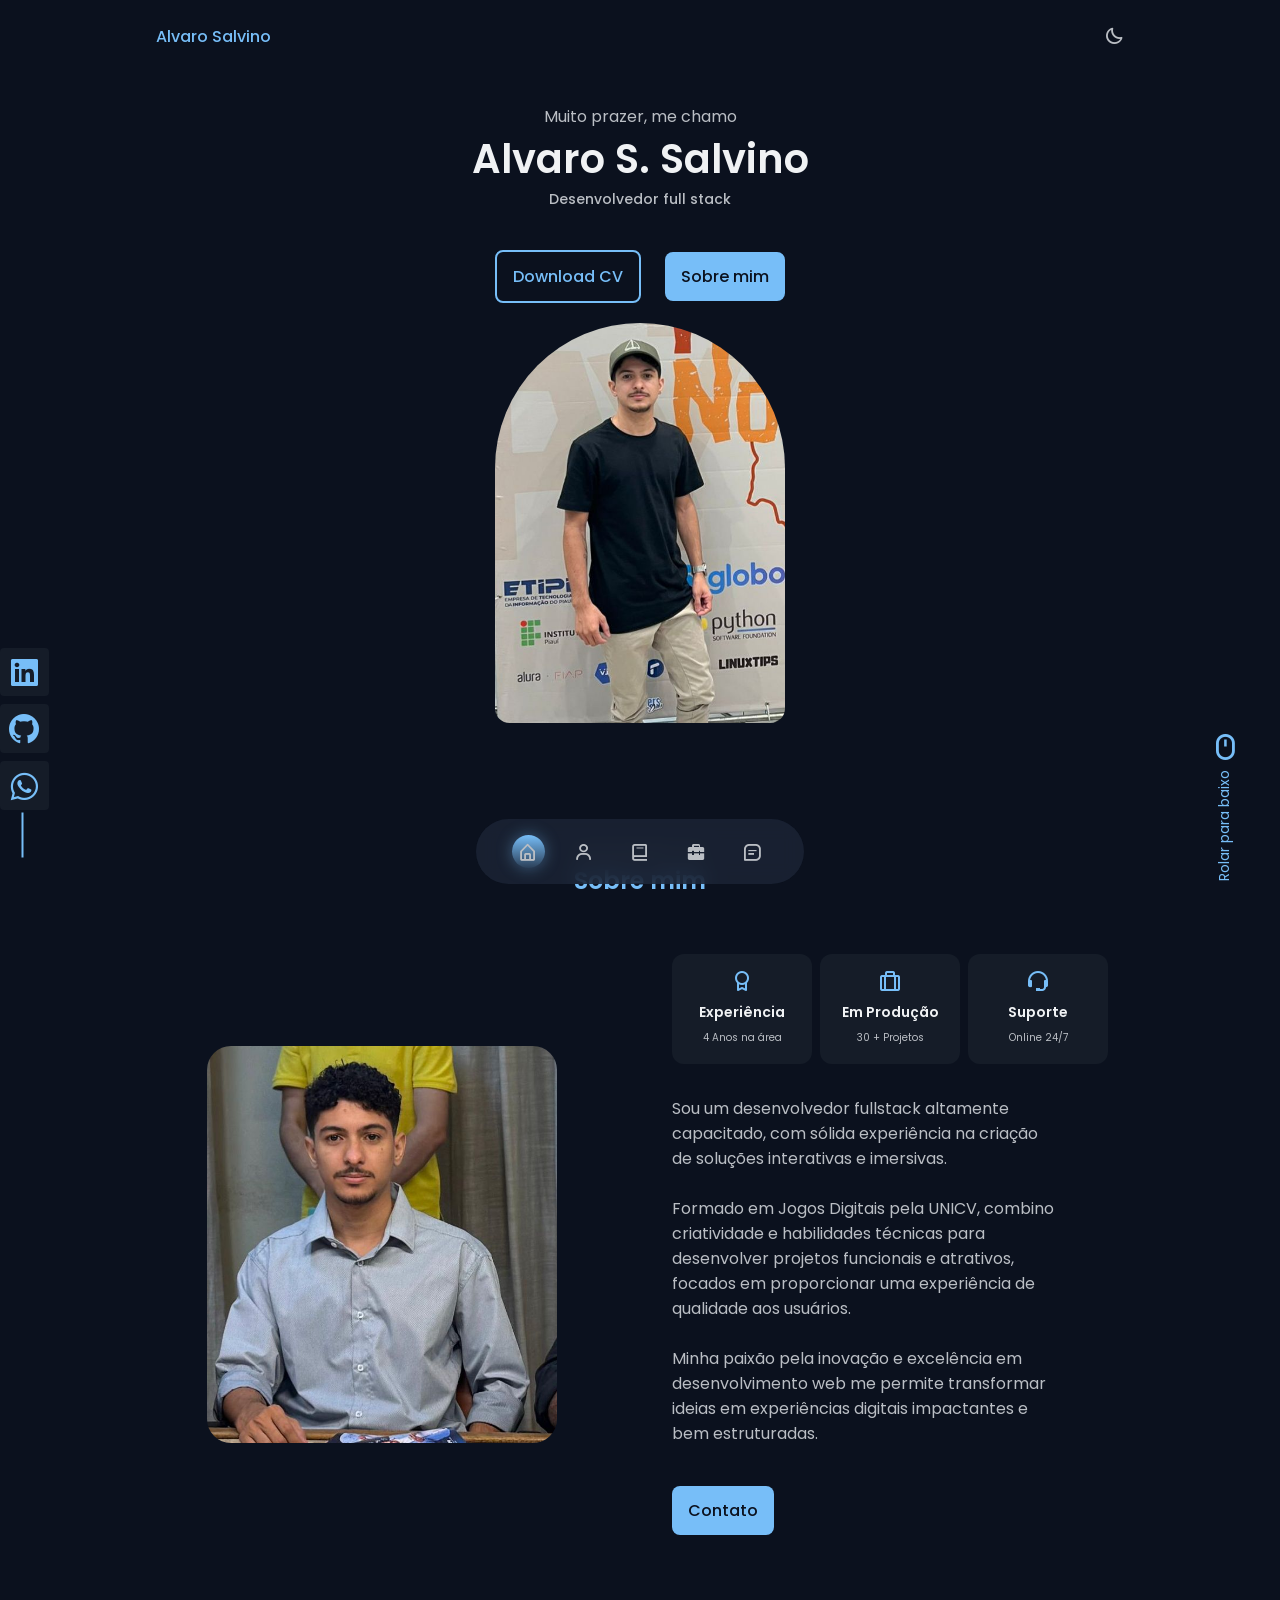
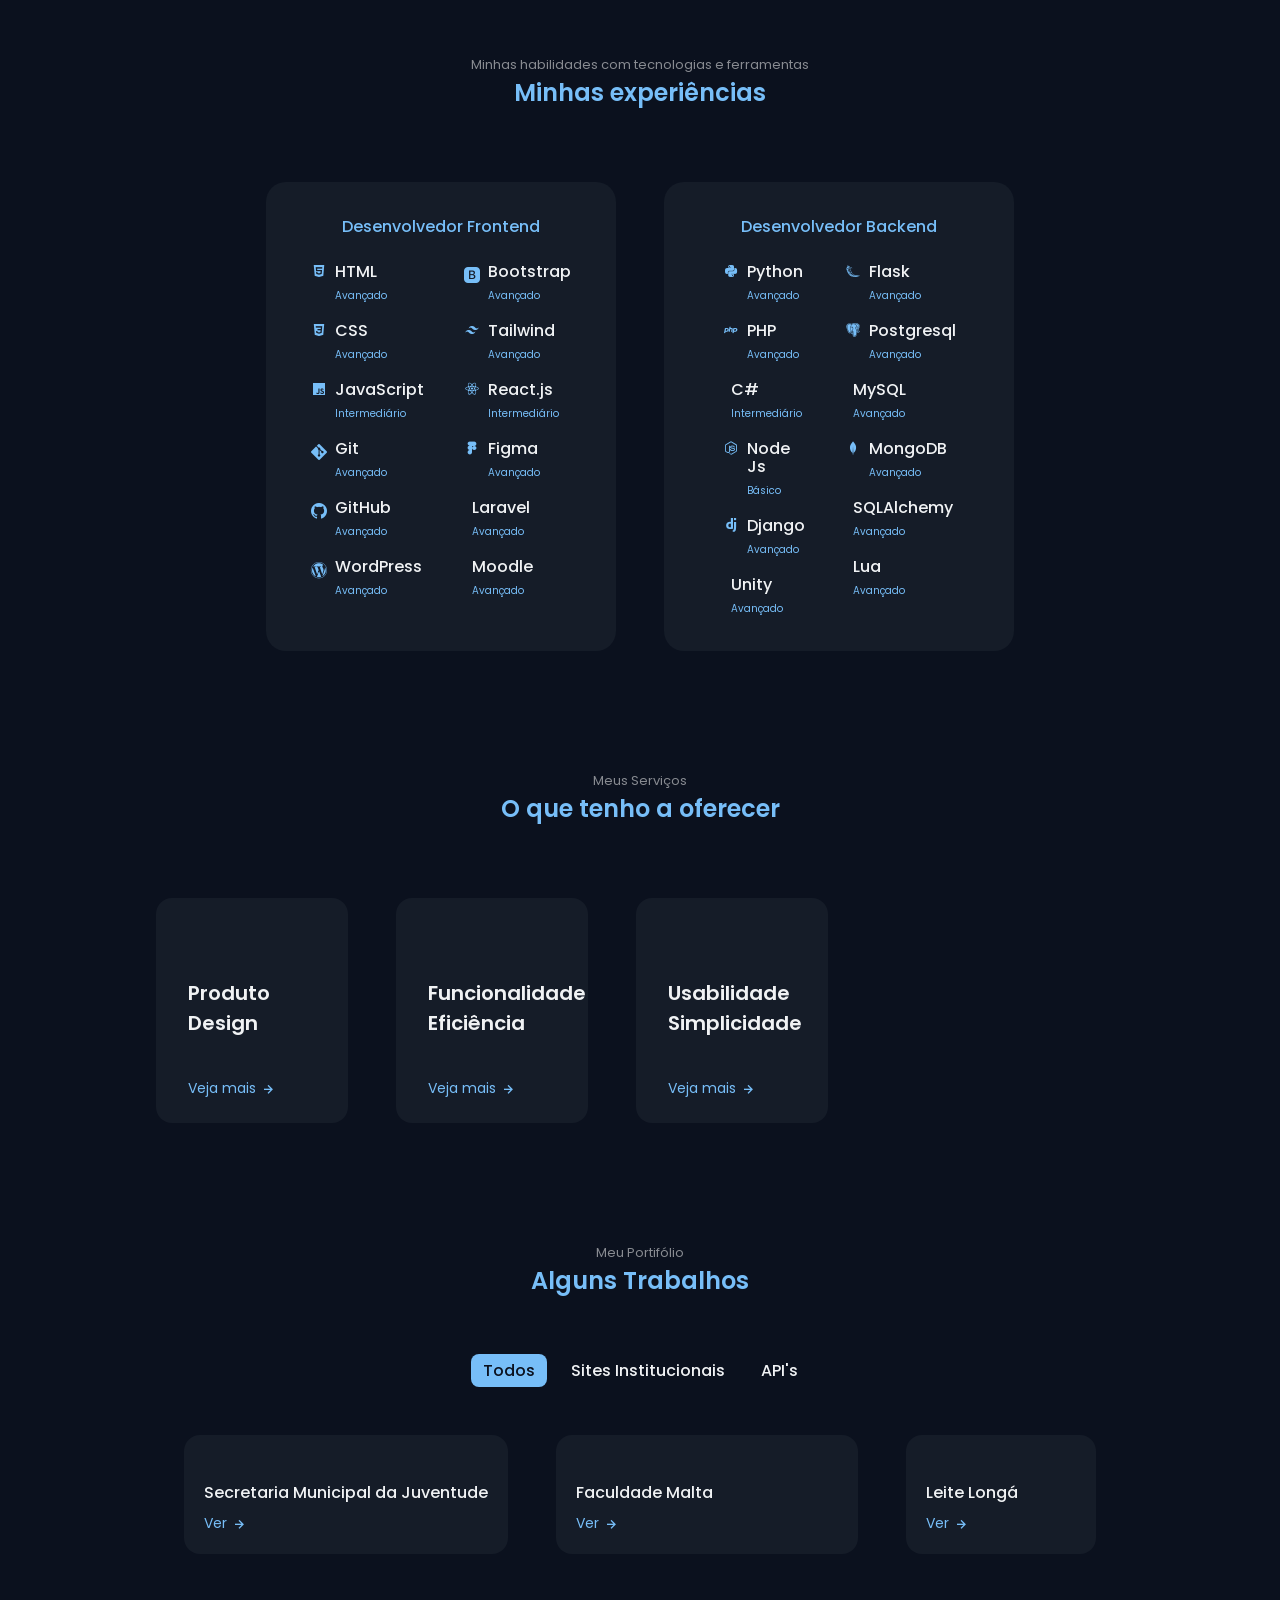
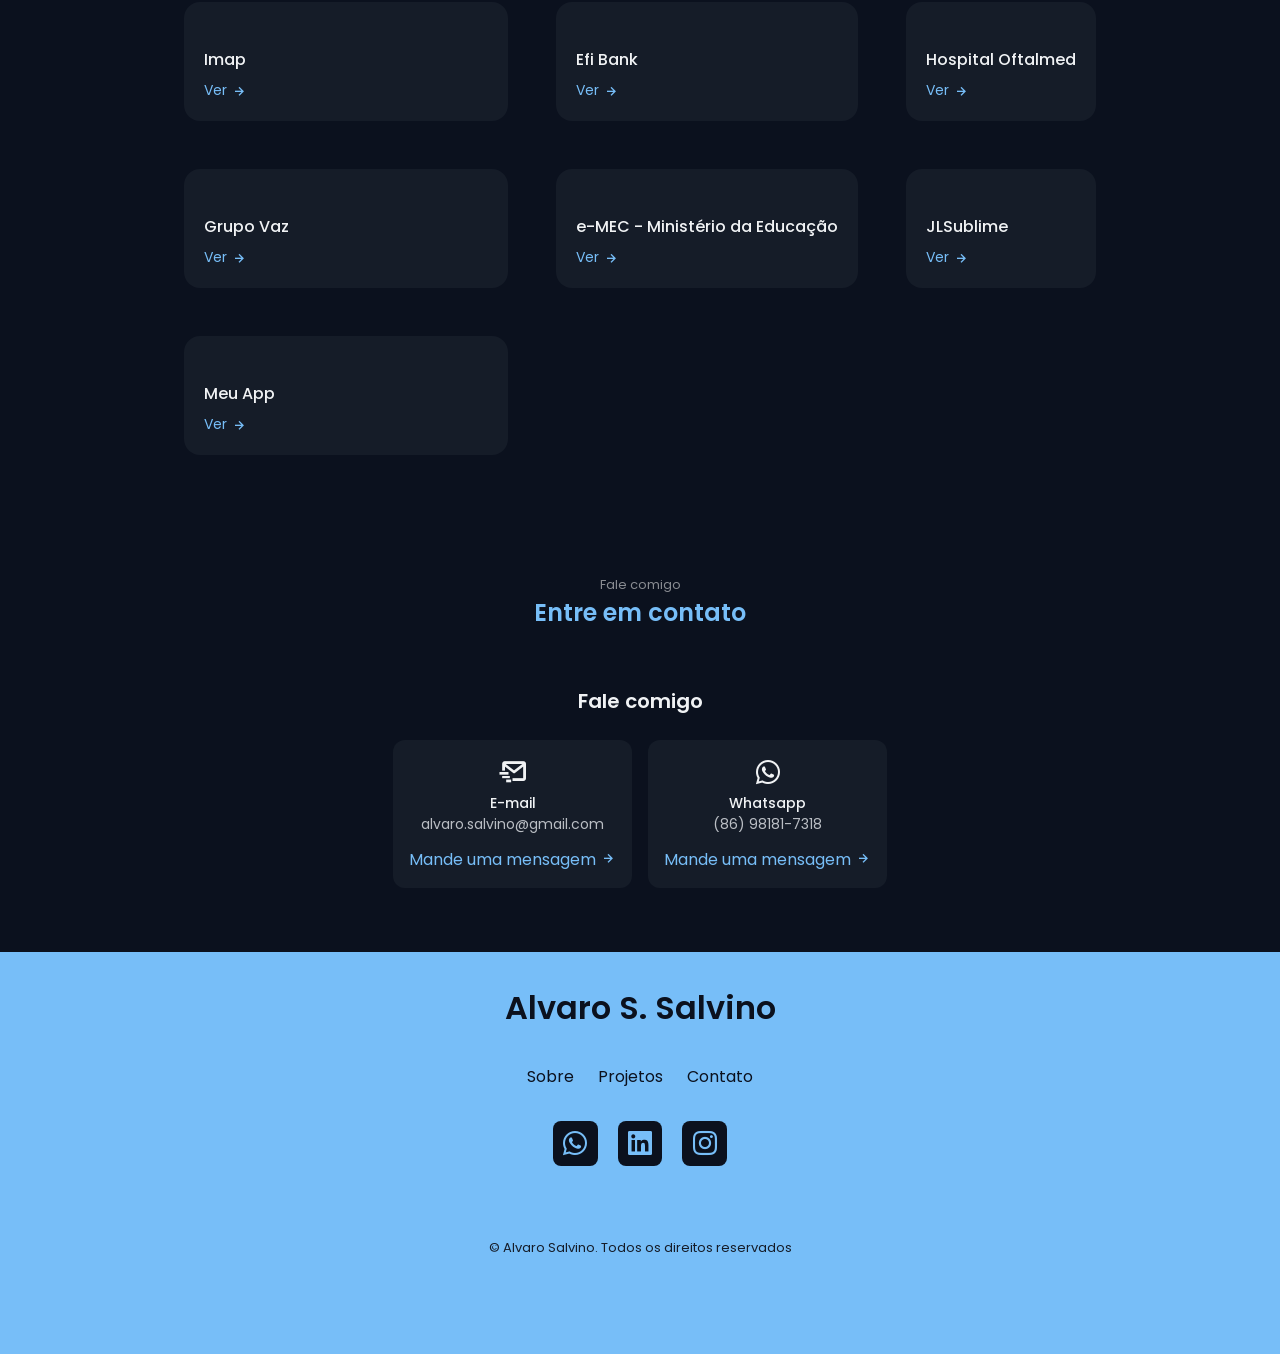
==== index.html @ 026a3f75 "ajustes l" ====
<!DOCTYPE html>
<html lang="en">

<head>
    <meta charset="UTF-8">
    <meta name="viewport" content="width=device-width, initial-scale=1.0">

    <!--=============== FAVICON ===============-->
    <link rel="shortcut icon" href="" type="image/x-icon">

    <!--=============== BOXICONS ===============-->
    <link href='https://unpkg.com/boxicons@2.1.4/css/boxicons.min.css' rel='stylesheet'>
    
    <!--=============== BOOTSTRAP ICONS ===============-->
    <link rel="stylesheet" href="https://cdn.jsdelivr.net/npm/bootstrap-icons@1.11.3/font/bootstrap-icons.min.css">

    <!--=============== DEVICON ===============-->
    <link rel="stylesheet" type='text/css' href="https://cdn.jsdelivr.net/gh/devicons/devicon@latest/devicon.min.css" />

    <!--=============== SWIPER CSS ===============-->
    <link rel="stylesheet" href="">

    <!--=============== CSS ===============-->
    <link rel="stylesheet" href="/assets/css/sytle.css">

    <title> Alvaro S. Salvino </title>
</head>

<body>
    <!--=============== HEADER ===============-->
    <header class="header" id="header">
        <nav class="nav container">
            <a href="" class="nav__logo">Alvaro Salvino</a>
            <div class="nav__menu">
                <ul class="nav__list">
                    <li class="nav__item">
                        <a href="#home" class="nav__link active-link">
                            <i class='bx bx-home-alt'></i>
                        </a>
                    </li>
                    <li class="nav__item">
                        <a href="#sobre" class="nav__link">
                            <i class='bx bx-user'></i>
                        </a>
                    </li>
                    <li class="nav__item">
                        <a href="#habilidades" class="nav__link">
                            <i class='bx bx-book'></i>
                        </a>
                    </li>
                    <li class="nav__item">
                        <a href="#trabalhos" class="nav__link">
                            <i class='bx bxs-briefcase-alt-2'></i>
                        </a>
                    </li>
                    <li class="nav__item">
                        <a href="#contato" class="nav__link">
                            <i class='bx bx-message-square-detail'></i> </a>
                    </li>
                </ul>
            </div>

            <!-- Botão de alteração do tema -->
            <i class='bx bx-moon change-theme' id="theme-button"></i>
        </nav>
    </header>

    <!--=============== MAIN ===============-->
    <main class="main">
        <!--=============== HOME ===============-->
        <section class="home section" id="home">
            <div class="home__container container grid">
                <div class="home__data">
                    <span class="home__greenting">Muito prazer, me chamo</span>
                    <h1 class="home__name">Alvaro S. Salvino</h1>
                    <h3 class="home__education">Desenvolvedor full stack</h3>

                    <div class="home__buttons">
                        <a download="" href="/assets/pdf/Alvaro - Desenvolvedor.pdf" class="button button--ghost">
                            Download CV
                        </a>
                        <a href="#sobre" class="button">Sobre mim</a>
                    </div>
                </div>
                <div class="home__handle">
                    <img src="/assets/img/asasf.jpeg"
                        alt="Foto minha sem fundo" class="home__img">
                </div>

                <div class="home__social">
                    <a href="https://www.linkedin.com/in/alvaro-salvino/" class="home__social-link">
                        <i class='bx bxl-linkedin-square'></i>
                    </a>
                    <a href="https://github.com/AlvaroSalvino" class="home__social-link">
                        <i class='bx bxl-github'></i>
                    </a>
                    <a href="https://api.whatsapp.com/send?phone=5586981817318&Oi, estou procurando um desenvolvedor!"
                        class="home__social-link">
                        <i class='bx bxl-whatsapp'></i>
                    </a>
                </div>

                <a href="#sobre" class="home__scroll">
                    <i class='bx bx-mouse home__scroll-icon'></i>
                    <span class="home__scroll-name">Rolar para baixo</span>
                </a>
            </div>
        </section>

        <!--=============== Sobre ===============-->
        <section class="about section" id="sobre">
            <span class="section__subtitle">Apresentando-me</span>
            <h2 class="section__title">Sobre mim</h2>

            <div class="about__container container grid">
                <img src="assets/img/asd.jpeg" alt="" class="about__img">

                <div class="about__data">
                    <div class="about__info">

                        <div class="about__box">
                            <i class='bx bx-award about__icon'></i>
                            <h3 class="about__title">Experiência</h3>
                            <span class="about__subtitle">4 Anos na área</span>
                        </div>

                        <div class="about__box">
                            <i class='bx bx-briefcase-alt about__icon'></i>
                            <h3 class="about__title">Em Produção</h3>
                            <span class="about__subtitle">30 + Projetos</span>
                        </div>

                        <div class="about__box">
                            <i class='bx bx-support about__icon'></i>
                            <h3 class="about__title">Suporte</h3>
                            <span class="about__subtitle">Online 24/7</span>
                        </div>
                    </div>

                    <p class="about__description">
                        Sou um desenvolvedor fullstack altamente capacitado, com sólida experiência na criação de soluções interativas e imersivas.<br> <br>
                        Formado em Jogos Digitais pela UNICV, combino criatividade e habilidades técnicas para desenvolver projetos funcionais e atrativos, focados em proporcionar uma experiência de qualidade aos usuários.<br> <br> 
                        Minha paixão pela inovação e excelência em desenvolvimento web me permite transformar ideias em experiências digitais impactantes e bem estruturadas.
                    </p>

                    <a href="https://api.whatsapp.com/send?phone=5586981817318&Oi, estou procurando um desenvolvedor!"
                        class="button">Contato</a>
                </div>
            </div>
        </section>

        <!--=============== Habilidades ===============-->
        <section class="skills section" id="habilidades">
            <span class="section__subtitle">Minhas habilidades com tecnologias e ferramentas</span>
            <h2 class="section__title">Minhas experiências</h2>

            <div class="skills__container container grid">
                <div class="skills__content">
                    <h3 class="skills__title">Desenvolvedor Frontend</h3>

                    <div class="skills__box">
                        <div class="skills__group">
                            <div class="skills__data">
                                <i class='bx bxl-html5'></i>

                                <div>
                                    <h3 class="skills__name">HTML</h3>
                                    <span class="skills__level">Avançado</span>
                                </div>
                            </div>

                            <div class="skills__data">
                                <i class='bx bxl-css3'></i>

                                <div>
                                    <h3 class="skills__name">CSS</h3>
                                    <span class="skills__level">Avançado</span>
                                </div>
                            </div>

                            <div class="skills__data">
                                <i class='bx bxl-javascript'></i>

                                <div>
                                    <h3 class="skills__name">JavaScript</h3>
                                    <span class="skills__level">Intermediário</span>
                                </div>
                            </div>

                            <div class="skills__data">
                                <i class="bi bi-git"></i>

                                <div>
                                    <h3 class="skills__name">Git</h3>
                                    <span class="skills__level">Avançado</span>
                                </div>
                            </div>

                            <div class="skills__data">
                                <i class="bi bi-github"></i>

                                <div>
                                    <h3 class="skills__name">GitHub</h3>
                                    <span class="skills__level">Avançado</span>
                                </div>
                            </div>

                            <div class="skills__data">
                                <i class="bi bi-wordpress"></i>
                                
                                <div>
                                    <h3 class="skills__name">WordPress</h3>
                                    <span class="skills__level">Avançado</span>
                                </div>
                            </div>

                        </div>

                        <div class="skills__group">
                            <div class="skills__data">
                                <i class="bi bi-bootstrap-fill"></i>

                                <div>
                                    <h3 class="skills__name">Bootstrap</h3>
                                    <span class="skills__level">Avançado</span>
                                </div>
                            </div>

                            <div class="skills__data">
                                <i class='bx bxl-tailwind-css' ></i>
                                
                                <div>
                                    <h3 class="skills__name">Tailwind</h3>
                                    <span class="skills__level">Avançado</span>
                                </div>
                            </div>

                            <div class="skills__data">
                                <i class='bx bxl-react'></i>

                                <div>
                                    <h3 class="skills__name">React.js</h3>
                                    <span class="skills__level">Intermediário</span>
                                </div>
                            </div>

                            <div class="skills__data">
                                <i class='bx bxl-figma' ></i>

                                <div>
                                    <h3 class="skills__name">Figma</h3>
                                    <span class="skills__level">Avançado</span>
                                </div>
                            </div>
                          
                            <div class="skills__data">
                                <i class="devicon-laravel-original"></i>
                                
                                <div>
                                    <h3 class="skills__name">Laravel</h3>
                                    <span class="skills__level">Avançado</span>
                                </div>
                            </div>

                            <div class="skills__data">
                                <i class="devicon-moodle-plain"></i>
                                          
                                <div>
                                    <h3 class="skills__name">Moodle</h3>
                                    <span class="skills__level">Avançado</span>
                                </div>
                            </div>

                        </div>

                    </div>
                </div>

                <div class="skills__content">
                    <h3 class="skills__title">Desenvolvedor Backend</h3>

                    <div class="skills__box">
                        <div class="skills__group">
                            <div class="skills__data">
                                <i class='bx bxl-python'></i>

                                <div>
                                    <h3 class="skills__name">Python</h3>
                                    <span class="skills__level">Avançado</span>
                                </div>
                            </div>

                            <div class="skills__data">
                                <i class='bx bxl-php' ></i>

                                <div>
                                    <h3 class="skills__name">PHP</h3>
                                    <span class="skills__level">Avançado</span>
                                </div>
                            </div>

                            <div class="skills__data">
                                <i class="devicon-csharp-plain-wordmark"></i>
          
          
                                <div>
                                    <h3 class="skills__name">C#</h3>
                                    <span class="skills__level">Intermediário</span>
                                </div>
                            </div>

                            <div class="skills__data">
                                <i class='bx bxl-nodejs' ></i>

                                <div>
                                    <h3 class="skills__name">Node Js</h3>
                                    <span class="skills__level">Básico</span>
                                </div>
                            </div>

                            <div class="skills__data">
                                <i class='bx bxl-django'></i>

                                <div>
                                    <h3 class="skills__name">Django</h3>
                                    <span class="skills__level">Avançado</span>
                                </div>
                            </div>

                            <div class="skills__data">
                                <i class="devicon-unity-plain"></i>

                                <div>
                                    <h3 class="skills__name">Unity</h3>
                                    <span class="skills__level">Avançado</span>
                                </div>
                            </div>

                        </div>

                        <div class="skills__group">
                            <div class="skills__data">
                                <i class='bx bxl-flask'></i>

                                <div>
                                    <h3 class="skills__name">Flask</h3>
                                    <span class="skills__level">Avançado</span>
                                </div>
                            </div>

                            <div class="skills__data">
                                <i class='bx bxl-postgresql' ></i>

                                <div>
                                    <h3 class="skills__name">Postgresql</h3>
                                    <span class="skills__level">Avançado</span>
                                </div>
                            </div>

                            <div class="skills__data">
                                <i class="devicon-mysql-original"></i>
          
                                <div>
                                    <h3 class="skills__name">MySQL</h3>
                                    <span class="skills__level">Avançado</span>
                                </div>
                            </div>

                            <div class="skills__data">
                                <i class='bx bxl-mongodb'></i>

                                <div>
                                    <h3 class="skills__name">MongoDB</h3>
                                    <span class="skills__level">Avançado</span>
                                </div>
                            </div>

                            <div class="skills__data">
                                <i class="devicon-sqlalchemy-plain"></i>
          
                                <div>
                                    <h3 class="skills__name">SQLAlchemy</h3>
                                    <span class="skills__level">Avançado</span>
                                </div>
                            </div>

                            <div class="skills__data">
                                <i class="devicon-lua-plain"></i>
          
                                <div>
                                    <h3 class="skills__name">Lua</h3>
                                    <span class="skills__level">Avançado</span>
                                </div>
                            </div>
          
                        </div>

                    </div>
                </div>

            </div>
        </section>

        <!--=============== Trabalhos ===============-->
        <section class="services section">
            <span class="section__subtitle">Meus Serviços</span>
            <h2 class="section__title">O que tenho a oferecer</h2>

            <div class="services__container container grid">
                <div class="services__card">
                    <h3 class="services__title">Produto <br> Design</h3>

                    <span class="services__button">
                        Veja mais <i class='bx bx-right-arrow-alt services__icon'></i>
                    </span>

                    <div class="services__modal">
                        <div class="services__modal-content">
                            <i class='bx bx-x services__modal-close'></i>

                            <h3 class="services__modal-title">Produto Design</h3>
                            <p class="services__modal-description">
                                Embora minha especialidade seja o desenvolvimento Fullstack, possuo um profundo apreço
                                pelo design de produtos e a importância de uma experiência de usuário impecável.
                            </p>

                            <ul class="services__modal-list">

                                <li class="services__modal-item">
                                    <i class='bx bx-check services__modal-icon'></i>
                                    <p class="services__modal-info">
                                        Desenvolvimento da interface do usuário.
                                    </p>
                                </li>

                                <li class="services__modal-item">
                                    <i class='bx bx-check services__modal-icon'></i>
                                    <p class="services__modal-info">
                                        Desenvolvimento de página web.
                                    </p>
                                </li>

                                <li class="services__modal-item">
                                    <i class='bx bx-check services__modal-icon'></i>
                                    <p class="services__modal-info">
                                        Elementos interativos.
                                    </p>
                                </li>

                                <li class="services__modal-item">
                                    <i class='bx bx-check services__modal-icon'></i>
                                    <p class="services__modal-info">
                                        Usabilidade de fácil percepção.
                                    </p>
                                </li>

                                <li class="services__modal-item">
                                    <i class='bx bx-check services__modal-icon'></i>
                                    <p class="services__modal-info">
                                        Design e elegancia para sua empresa.
                                    </p>
                                </li>

                            </ul>

                        </div>
                    </div>
                </div>

                <div class="services__card">
                    <h3 class="services__title">Funcionalidade <br> Eficiência</h3>

                    <span class="services__button">
                        Veja mais <i class='bx bx-right-arrow-alt services__icon'></i>
                    </span>

                    <div class="services__modal">
                        <div class="services__modal-content">
                            <i class='bx bx-x services__modal-close'></i>

                            <h3 class="services__modal-title">Funcionalidade Eficiência</h3>
                            <p class="services__modal-description">
                                Acredito que a verdadeira medida do sucesso de um software está em sua funcionalidade e
                                eficiência. É crucial que as aplicações que desenvolvo não apenas cumpram seu propósito,
                                mas o façam de maneira impecável, otimizada e com o mínimo de esforço para o usuário.
                            </p>

                            <ul class="services__modal-list">

                                <li class="services__modal-item">
                                    <i class='bx bx-check services__modal-icon'></i>
                                    <p class="services__modal-info">
                                        Compreensão profunda dos requisitos.
                                    </p>
                                </li>

                                <li class="services__modal-item">
                                    <i class='bx bx-check services__modal-icon'></i>
                                    <p class="services__modal-info">
                                        Arquitetura Clean e Modular.
                                    </p>
                                </li>

                                <li class="services__modal-item">
                                    <i class='bx bx-check services__modal-icon'></i>
                                    <p class="services__modal-info">
                                        Testes Rigorosos.
                                    </p>
                                </li>

                                <li class="services__modal-item">
                                    <i class='bx bx-check services__modal-icon'></i>
                                    <p class="services__modal-info">
                                        Otimização de Performance.
                                    </p>
                                </li>

                                <li class="services__modal-item">
                                    <i class='bx bx-check services__modal-icon'></i>
                                    <p class="services__modal-info">
                                        Manutenção e Evolução.
                                    </p>
                                </li>

                            </ul>

                        </div>
                    </div>

                </div>

                <div class="services__card">
                    <h3 class="services__title">Usabilidade <br> Simplicidade</h3>

                    <span class="services__button">
                        Veja mais <i class='bx bx-right-arrow-alt services__icon'></i>
                    </span>

                    <div class="services__modal">
                        <div class="services__modal-content">
                            <i class='bx bx-x services__modal-close'></i>

                            <h3 class="services__modal-title">Usabilidade Simplicidade</h3>
                            <p class="services__modal-description">
                                Um software pode ser funcional e eficiente, mas se não for intuitivo e fácil de usar,
                                perde seu valor. Acredito que a usabilidade e a simplicidade são cruciais para uma
                                experiência positiva do usuário, e me dedico a criar interfaces que sejam acessíveis e
                                agradáveis para todos.
                            </p>

                            <ul class="services__modal-list">

                                <li class="services__modal-item">
                                    <i class='bx bx-check services__modal-icon'></i>
                                    <p class="services__modal-info">
                                        Design Centrado no Usuário.
                                    </p>
                                </li>

                                <li class="services__modal-item">
                                    <i class='bx bx-check services__modal-icon'></i>
                                    <p class="services__modal-info">
                                        Interface Limpa e Intuitiva.
                                    </p>
                                </li>

                                <li class="services__modal-item">
                                    <i class='bx bx-check services__modal-icon'></i>
                                    <p class="services__modal-info">
                                        Acessibilidade.
                                    </p>
                                </li>

                                <li class="services__modal-item">
                                    <i class='bx bx-check services__modal-icon'></i>
                                    <p class="services__modal-info">
                                        Documentação Concisa.
                                    </p>
                                </li>

                                <li class="services__modal-item">
                                    <i class='bx bx-check services__modal-icon'></i>
                                    <p class="services__modal-info">
                                        Minimalismo Estratégico.
                                    </p>
                                </li>

                            </ul>

                        </div>
                    </div>

                </div>

            </div>
        </section>

        <!--=============== Trabalhos ===============-->
        <section class="work section" id="trabalhos">
            <span class="section__subtitle">Meu Portifólio</span>
            <h2 class="section__title">Alguns Trabalhos</h2>

            <div class="work__filters">
                <span class="work__item active-work" data-filter="all">Todos</span>
                <span class="work__item" data-filter=".website">Sites Institucionais</span>
                <span class="work__item" data-filter=".api">API's</span>
            </div>

            <div class="work__container container grid">
                <a target="_blank" href="https://juventude.teresina.pi.gov.br" class="work__card mix website">
                    <img src="https://pmt.pi.gov.br/wp-content/uploads/sites/34/2025/02/LOGO_PMT.png" alt="" class="work__img">

                    <h3 class="work__title">Secretaria Municipal da Juventude</h3>

                    <span class="work__button">
                        Ver <i class='bx bx-right-arrow-alt work__icon'></i>
                    </span>
                </a>

                <a target="_blank" href="https://faculdademalta.edu.br" class="work__card mix website">
                    <img src="https://maltaeducacional.com.br/pluginfile.php/1/theme_remui/loginsettingpic/1765483954/wallpaper%20provis%C3%B3rio.jpg" alt="" class="work__img">

                    <h3 class="work__title">Faculdade Malta</h3>

                    <span class="work__button">
                        Ver <i class='bx bx-right-arrow-alt work__icon'></i>
                    </span>
                </a>

                <a target="_blank" href="https://leitelonga.com.br" class="work__card mix website">
                    <img src="https://leitelonga.com.br/static/assets/img/logo.png" alt="" class="work__img">

                    <h3 class="work__title">Leite Longá</h3>

                    <span class="work__button">
                        Ver <i class='bx bx-right-arrow-alt work__icon'></i>
                    </span>
                </a>

                <a target="_blank" href="https://github.com/AlvaroSalvino/imap" class="work__card mix apix api">
                    <img src="https://github.com/AlvaroSalvino/imap/blob/main/static/assets/imagens%20publicas/inicio.PNG?raw=true" alt="" class="work__img">

                    <h3 class="work__title">Imap</h3>

                    <span class="work__button">
                        Ver <i class='bx bx-right-arrow-alt work__icon'></i>
                    </span>
                </a>

                <a target="_blank" href="https://github.com/AlvaroSalvino/api-efi-pay" class="work__card mix apix api">
                    <img src="https://hubsoft.io/wp-content/webp-express/webp-images/uploads/elementor/thumbs/efi-bank-1-qwqkezimq3qf29wwtlbm6zznryzzvi3k9ye0ymhgro.png.webp" alt="" class="work__img">

                    <h3 class="work__title">Efi Bank</h3>

                    <span class="work__button">
                        Ver <i class='bx bx-right-arrow-alt work__icon'></i>
                    </span>
                </a>

                <a target="_blank" href="https://hospitaloftalmed.com.br" class="work__card mix website">
                    <img src="https://hospitaloftalmed.com.br/static/assets/img/Hospital-OFTALMED.png" alt="" class="work__img">

                    <h3 class="work__title">Hospital Oftalmed</h3>

                    <span class="work__button">
                        Ver <i class='bx bx-right-arrow-alt work__icon'></i>
                    </span>
                </a>

                <a target="_blank" href="https://grupovaztrainer.com.br" class="work__card mix website">
                    <img src="https://grupovaztrainer.com.br/assets/logo-grupovaz-DYJJ_f4l.png" alt="" class="work__img">

                    <h3 class="work__title">Grupo Vaz</h3>

                    <span class="work__button">
                        Ver <i class='bx bx-right-arrow-alt work__icon'></i>
                    </span>
                </a>

                                <a target="_blank" href="https://github.com/AlvaroSalvino/api_emec/tree/main" class="work__card mix api">
                    <img src="https://www.portaleducadores.com.br/assets/new-images/icons/ic-selo-emec-sm.png" alt="" class="work__img">

                    <h3 class="work__title">e-MEC - Ministério da Educação</h3>

                    <span class="work__button">
                        Ver <i class='bx bx-right-arrow-alt work__icon'></i>
                    </span>
                </a>

                <a target="_blank" href="https://www.jlsublime.com.br/" class="work__card mix apix website">
                    <img src="https://scontent.fthe3-1.fna.fbcdn.net/v/t39.30808-6/583188778_1276496141188115_6490026389297344525_n.jpg?_nc_cat=101&ccb=1-7&_nc_sid=cc71e4&_nc_ohc=_FOMV0ew79MQ7kNvwHbNYW_&_nc_oc=Adl0EtkPq3l61jmLiElIwWRy6FrxKvkjoIU1Ma72BLRgMGv2JlOysx_KCmeyyYaR7Ac6IageKGjmMaV5kM5X5DBw&_nc_zt=23&_nc_ht=scontent.fthe3-1.fna&_nc_gid=BDLXaEMo-K52iT5h0uQjEw&oh=00_AflwsUKeJAgQuyOgJWsspowDJj599_HiN0xLJCK92bHcZg&oe=695B0B87" alt="" class="work__img">

                    <h3 class="work__title">JLSublime</h3>

                    <span class="work__button">
                        Ver <i class='bx bx-right-arrow-alt work__icon'></i>
                    </span>
                </a>

                <a target="_blank" href="https://meuapp.dev.br" class="work__card mix website">
                    <img src="https://meuapp.dev.br/static/assets/logo/5.png" alt="" class="work__img">

                    <h3 class="work__title">Meu App</h3>

                    <span class="work__button">
                        Ver <i class='bx bx-right-arrow-alt work__icon'></i>
                    </span>
                </a>

            </div>
        </section>

        <!--=============== Contato ===============-->
        <section class="contact section" id="contato">
            <span class="section__subtitle">Fale comigo</span>
            <h2 class="section__title">Entre em contato</h2>

            <div class="contact__container container grid">

                <div class="contact__content">
                    <h3 class="contact__title">Fale comigo</h3>

                    <div class="contact__info">

                        <div class="contact__card">
                            <i class='bx bx-mail-send contact__card-icon'></i>
                            <h3 class="contact__card-title">E-mail</h3>
                            <span class="contact__card-data">alvaro.salvino@gmail.com</span>

                            <a href="mailto:alvarosalvino@gmail.com" target="_blank" class="contact__button">
                                Mande uma mensagem <i class='bx bx-right-arrow-alt contact__button-icon'></i>
                            </a>
                        </div>

                        <div class="contact__card">
                            <i class='bx bxl-whatsapp contact__card-icon'></i>
                            <h3 class="contact__card-title">Whatsapp</h3>
                            <span class="contact__card-data">(86) 98181-7318</span>

                            <a href="https://api.whatsapp.com/send?phone=5586981817318&Oi, estou procurando um desenvolvedor!"
                                target="_blank" class="contact__button">
                                Mande uma mensagem <i class='bx bx-right-arrow-alt contact__button-icon'></i>
                            </a>
                        </div>

                    </div>
                </div>
            </div>
        </section>
    </main>

    <!--=============== FOOTER ===============-->
    <footer class="footer">
        <div class="footer__container container">
            <h1 class="footer__title">Alvaro S. Salvino</h1>

            <ul class="footer__list">

                <li>
                    <a href="#sobre" class="footer__link">Sobre</a>
                </li>

                <li>
                    <a href="#trabalhos" class="footer__link">Projetos</a>
                </li>

                <li>
                    <a href="https://api.whatsapp.com/send?phone=5586981817318&Oi, estou procurando um desenvolvedor!"
                        class="footer__link" target="_blank">Contato</a>
                </li>

            </ul>

            <ul class="footer__social">

                <a href="https://api.whatsapp.com/send?phone=5586981817318&Oi, estou procurando um desenvolvedor!"
                    target="_blank" class="footer__social-link">
                    <i class='bx bxl-whatsapp footer__social-icon'></i>
                </a>

                <a href="https://www.linkedin.com/in/alvaro-salvino/" target="_blank" class="footer__social-link">
                    <i class='bx bxl-linkedin-square footer__social-icon'></i>
                </a>

                <a href="https://www.instagram.com/impensad.o/" target="_blank" class="footer__social-link">
                    <i class='bx bxl-instagram footer__social-icon'></i>
                </a>

            </ul>

            <span class="footer__copy">
                &#169; Alvaro Salvino. Todos os direitos reservados
            </span>
        </div>
    </footer>

    <!--=============== SCROLLREVEAL ===============-->
    <script src="assets/js/scrollreveal.min.js"></script>

    <!--=============== MIXITUP FILTER ===============-->
    <script src="assets/js/mixitup.min.js"></script>

    <!--=============== MAIN JS ===============-->
    <script src="assets/js/main.js"></script>
</body>

</html>
---- assets/css/sytle.css ----
/*=============== GOOGLE FONTS ===============*/
@import url("https://fonts.googleapis.com/css2?family=Poppins:wght@400;500;600&display=swap");

/*=============== VARIABLES CSS ===============*/
:root {
  --header-height: 3.5rem;

  /*========== Colors ==========*/
  /*Color mode HSL(hue, saturation, lightness)*/
  /*
        Purple: hsl(250, 66%, 75%)
        Blue: hsl(207, 90%, 72%)
        Pink: hsl(356, 66%, 75%)
        Teal: hsl(174, 63%, 62%)
  */
  --first-hue: 207;
  --sat: 90%;
  --lig: 72%;
  --second-hue: 219;
  --first-color: hsl(var(--first-hue), var(--sat), var(--lig));
  --first-color-alt: hsl(var(--first-hue), var(--sat), 68%); /* -4% */
  --title-color: hsl(var(--second-hue), 15%, 95%);
  --text-color: hsl(var(--second-hue), 8%, 75%);
  --text-color-light: hsl(var(--second-hue), 4%, 55%);
  --body-color: hsl(var(--second-hue), 48%, 8%);
  --container-color: hsl(var(--second-hue), 32%, 12%);

  /*========== Font and typography ==========*/
  /*.5rem = 8px | 1rem = 16px ...*/
  --body-font: 'Poppins', sans-serif;
  --biggest-font-size: 1.75rem;
  --h1-font-size: 1.5rem;
  --h2-font-size: 1.25rem;
  --h3-font-size: 1rem;
  --normal-font-size: .938rem;
  --small-font-size: .813rem;
  --smaller-font-size: .75rem;
  --tiny-font-size: .625rem;

  /*========== Font weight ==========*/
  --font-medium: 500;
  --font-semibold: 600;

  /*========== z index ==========*/
  --z-tooltip: 10;
  --z-fixed: 100;
  --z-modal: 1000;
}

/* Responsive typography */
@media screen and (min-width: 968px) {
  :root {
    --biggest-font-size: 2.5rem;
    --h1-font-size: 2.25rem;
    --h2-font-size: 1.5rem;
    --h3-font-size: 1.25rem;
    --normal-font-size: 1rem;
    --small-font-size: .875rem;
    --smaller-font-size: .813rem;
  }
}

/*=============== BASE ===============*/
* {
  box-sizing: border-box;
  padding: 0;
  margin: 0;
}

html {
  scroll-behavior: smooth;
}

body,
button,
input,
textarea {
  font-family: var(--body-font);
  font-size: var(--normal-font-size);
}

body {
  background-color: var(--body-color);
  color: var(--text-color);
  max-width: 100%;
  transition: .4s; /* for light mode animation */
}

h1, h2, h3 {
  color: var(--title-color);
  font-weight: var(--font-semibold);
}

ul {
  list-style: none;
}

a {
  text-decoration: none;
}

button {
  cursor: pointer;
  border: none;
  outline: none;
}

img {
  max-width: 100%;
  height: auto;
}

/*=============== THEME ===============*/
.change-theme{
    font-size: 1.25rem;
    cursor: pointer;
    transition: .3s;
}

.change-theme:hover{
    color: var(--first-color);
}

/*========== Variables Light theme ==========*/
body.light-theme{
    --first-color: #01305c;
    --title-color: hsl(var(--second-hue), 15%, 15%);
    --text-color: #000000;
    --body-color: #acd8f1;
    --container-color: #FFFFFF;
}

/*========== 
    Color changes in some parts of 
    the website, in light theme
==========*/


/*=============== REUSABLE CSS CLASSES ===============*/
.container {
  max-width: 968px;
  margin-left: 1rem;
  margin-right: 1rem;
}

.grid {
  display: grid;
  gap: 1.25rem;
}

.main {
  overflow: hidden;
}

.section {
  padding: 4.5rem 0 1rem;
}

.section__title, 
.section__subtitle {
  text-align: center;
}

.section__title {
  font-size: var(--h2-font-size);
  color: var(--first-color);
  margin-bottom: 2rem;
}

.section__subtitle {
  display: block;
  font-size: var(--smaller-font-size);
  color: var(--text-color-light);
}

/*=============== HEADER & NAV===============*/
.header{
    position: fixed;
    top: 0;
    left: 0;
    width: 100%;
    background-color: var(--body-color);
    z-index: var(--z-fixed);
}

.nav{
    height: var(--header-height);
    display: flex;
    justify-content: space-between;
    align-items: center;
}

.nav__logo{
    color: var(--first-color);
    font-weight: var(--font-medium);
    transition: .4s;
}


.nav__logo:hover{
    color: var(--first-color-alt);
}

.nav__menu{
    position: fixed;
    bottom: 1rem;
    background-color: hsla(var(--second-hue), 32%, 16%, .8);
    width: 90%;
    border-radius: 4rem;
    padding: 1rem 2.25rem;
    backdrop-filter: blur(10px);
}

.nav__list{
    display: flex;
    justify-content: space-between;
    align-items: center;
}

.nav__link{
    color: var(--text-color);
    font-size: 1.25rem;
    padding: .4rem;
    display: flex;
    border-radius: 5rem;
}

/* Active link */
.active-link{
    background: linear-gradient(180deg,
                hsla(var(--first-hue), var(--sat), var(--lig), 1),
                hsla(var(--first-hue), var(--sat), var(--lig), .2)
    );
    box-shadow: 0 0 16px hsla(var(--first-hue), var(--sat), var(--lig), .4);
}


/* Change background header */
.scroll-header{
    box-shadow: 0 4px 4px hsla(0, 0%, 4%, 30%);
}

/*=============== HOME ===============*/
.home_container{
    position: relative;
    row-gap: 4.5rem;
    padding-top: 2rem;
}

.home__data{
    text-align: center;
}

.home__greeting,
.home__education{
    font-size: var(--small-font-size);
    font-weight: var(--font-medium);
}

.home__greeting{
    display: block;
    color: var(--title-color);
    margin-bottom: .25rem;
}

.home__education{
    color: var(--text-color);
    margin-bottom: 2.5rem;
}

.home__name{
    font-size: var(--biggest-font-size);
}

.home__img{
    width: 200px;
}

.home__handle{
    justify-self: center;
    width: 190px;
    height: 293px;
    background: linear-gradient(180deg,
                hsla(var(--first-hue), var(--sat), var(--lig), 1),
                hsla(var(--first-hue), var(--sat), var(--lig), .2)
                );
    border-radius: 10rem 10rem 1rem 1rem;
    display: flex;
    align-items: flex-end;
    justify-content: center;
    overflow: hidden;
}

.home__buttons{
    display: flex;
    justify-content: center;
    align-items: center;
    gap: 1.5rem;
}

.home__social,
.home__scroll{
    position: absolute;
}

.home__social{
    bottom: 5rem;
    left: 0;
    display: grid;
    row-gap: .5rem;
}

.home__social-link{
    width: max-content;
    background-color: var(--container-color);
    color: var(--first-color);
    padding: .25rem;
    border-radius: .25rem;
    display: flex;
    font-size: 2rem;
    transition: .4s;
}

.home__social-link:hover{
    background-color: var(--first-color);
    color: #FFF;
}

.home__social::after{
    content: '';
    width: 45px;
    height: 2px;
    background-color: var(--first-color);
    transform: rotate(90deg) translate(16px, 3px);
}

.home__scroll{
    color: var(--first-color);
    right: 0rem;
    bottom: 4rem;
    display: grid;
    row-gap: 3.25rem;
    justify-items: center;
}

.home__scroll-icon{
    font-size: 1.25rem;
}

.home__scroll-name{
    font-size: var(--small-font-size);
    transform: rotate(-90deg);
}

/*=============== BUTTONS ===============*/
.button{
    display: inline-block;
    background-color: var(--first-color);
    color: var(--body-color);
    padding: .75rem 1rem;
    border-radius: .5rem;
    font-weight: var(--font-medium);
    transition: .4s;
}

.button:hover{
    background-color: var(--first-color);
    color: var(--body-color);
}

.button--ghost{
    background-color: transparent;
    border: 2px solid var(--first-color);
    color: var(--first-color);
}

/*=============== ABOUT ===============*/
.about__container{
    row-gap: 2.5rem;
}

.about__img{
    width: 220px;
    border-radius: 1.5rem;
    justify-self: center;
}

.about__data{
    text-align: center;
}

.about__info{
    display: grid;
    grid-template-columns: repeat(3,1 fr);
    gap: .5rem;
    margin-bottom: 2rem;
}

.about__box{
    background-color: var(--container-color);
    border-radius: .75rem;
    padding: .75rem .5rem;
}

.about__icon{
    font-size: 1.5rem;
    color: var(--first-color);
    margin-bottom: .5rem;
}

.about__title{
    font-size: var(--small-font-size);
}

.about__subtitle{
    font-size: var(--tiny-font-size);
}

.about__description{
    margin-bottom: 2rem;
}

/*=============== SKILLS ===============*/
.skills__container{
    row-gap: 2rem;
    padding-top: 1rem;
}

.skills__content{
    background-color: var(--container-color);
    padding: 1.5rem;
    border-radius: 1.25rem;
}

.skills__title{
    font-size: var(--normal-font-size);
    font-weight: var(--font-medium);
    color: var(--first-color);
    text-align: center;
    margin-bottom: 1.5rem;
}

.skills__box{
    display: flex;
    justify-content: center;
    column-gap: 2.5rem;
}

.skills__group{
    display: grid;
    align-content: flex-start;
    row-gap: 1rem;
}

.skills__data{
    display: flex;
    column-gap: .5rem;
}

.skills,
.bxs-badge-check,
.bxl-html5,
.bxl-css3,
.bxl-javascript,
.bxl-python,
.bxl-django,
.bxl-mongodb,
.bxl-flask{
    font-size: 1rem;
    color: var(--first-color);
}

.skills__name{
    font-size: var(--normal-font-size);
    font-weight: var(--font-medium);
    line-height: 18px;
}

.skills__level{
    font-size: var(--tiny-font-size);
}

/*=============== SERVICES ===============*/
.services__container{
    grid-template-columns: repeat(2, 1fr);
    gap: 1.5rem;
    padding-top: 1rem;
}

.services__card{
    background-color: var(--container-color);
    padding: 3rem 1.5rem 1.5rem;
    border-radius: 1rem;
}

.services__title{
    font-size: var(--h3-font-size);
    margin-bottom: 2.5rem;
}

.services__button{
    color: var(--first-color);
    font-size: var(--small-font-size);
    display: flex;
    align-items: center;
    column-gap: .25rem;
    cursor: pointer;
}

.services__button:hover .services__icon{
    transform: translate(.25rem);
}

.services__icon{
    font-size: 1rem;
    transition: .4s;
}

/* Services modal */
.services__modal{
    position: fixed;
    inset: 0;
    background-color: hsla(var(--second-hue), 28%, 16%, .7);
    padding: 2rem 1rem;
    display: grid;
    place-items: center;
    visibility: hidden;
    opacity: 0;
    transition: .4s;
    z-index: var(--z-modal);
}

.services__modal-content{
    position: relative;
    background-color: var(--body-color);
    padding: 4.5rem 1.5rem 2.5rem;
    border-radius: 1.5rem;
}

.services__modal-title,
.services__modal-description{
    text-align: center;
}

.services__modal-title{
    font-size: var(--h3-font-size);
    color: var(--first-color);
    padding-bottom: 1rem;
}

.services__modal-description{
    font-size: var(--small-font-size);
    margin-bottom: 2rem;
}

.services__modal-list{
    display: grid;
    row-gap: .75rem;
}

.services__modal-item{
    display: flex;
    align-items: flex-start;
    column-gap: .5rem;
}

.services__modal-icon{
    font-size: 1.5rem;
    color: var(--first-color);
}

.services__modal-info{
    font-size: var(--small-font-size);
}

.services__modal-close{
    position: absolute;
    top: 1.5rem;
    right: 1.5rem;
    font-size: 1.5rem;
    color: var(--first-color);
    cursor: pointer;
}

/*Active modal*/
.active-modal{
    opacity: 1;
    visibility: visible;
}

/*=============== WORK ===============*/
.work__container{
    padding-top: 1rem;
}

.work__filters{
    display: flex;
    justify-content: center;
    align-items: center;
    column-gap: .75rem;
    margin-bottom: 2rem;
}

.work__item{
    cursor: pointer;
    color: var(--title-color);
    padding: .25rem .75rem;
    font-weight: var(--font-medium);
    border-radius: .5rem;
}

.work__card{
    background-color: var(--container-color);
    padding: 1rem;
    align-content: center;
    border-radius: 1rem;
}

.work__img{
    border-radius: 1rem;
    margin-bottom: .75rem;
}

.work__title{
    font-size: var(--normal-font-size);
    font-weight: var(--font-medium);
    margin-bottom: .25rem;
}

.work__button{
    width: max-content;
    color: var(--first-color);
    font-size: var(--small-font-size);
    display: flex;
    align-items: center;
    column-gap: .25rem;
}

.work__button:hover .work__icon{
    transform: translate(.25rem);
}

.work__icon{
    font-size: 1rem;
    transition: .4s;
}

/* Active item work*/
.active-work{
    background-color: var(--first-color);
    color: var(--body-color);
}

/*=============== CONTACT ===============*/
.contact__container{
    row-gap: 3rem;
    padding-bottom: 3rem;
    justify-content: center;
}

.contact__title{
    text-align: center;
    font-size: var(--h3-font-size);
    margin-bottom: 1.5rem;
}

.contact__info{
    display: grid;
    gap: 1rem;
}

.contact__card{
    background-color: var(--container-color);
    padding: 1rem;
    border-radius: .75rem;
    text-align: center;
}

.contact__card-icon{
    font-size: 2rem;
    color: var(--title-color);
    margin-bottom: .25rem;
}

.contact__card-title,
.contact__card-data{
    font-size: var(--small-font-size);
}

.contact__card-title{
    font-weight: var(--font-medium);
}

.contact__card-data{
    display: block;
    margin-bottom: .75rem;
}

.contact__button {
    color: var(--first-color);
}

/*=============== FOOTER ===============*/
.footer{
    background-color: var(--first-color);
}

.footer__container{
    padding: 2rem 0 6rem;
}

.footer__title,
.footer__link{
    color: var(--body-color);
}

.footer__title{
    text-align: center;
    margin-bottom: 2rem;
}

.footer__list{
    display: flex;
    justify-content: center;
    column-gap: 1.5rem;
    margin-bottom: 2rem;
}

.footer__social{
    display: flex;
    justify-content: center;
    column-gap: 1.25rem;
}

.footer__social-link{
    background-color: var(--body-color);
    color: var(--first-color);
    padding: .25rem;
    border-radius: .25rem;
    font-size: 1rem;
    display: inline-flex;
}

.footer__copy{
    display: block;
    margin-top: 4.5rem;
    color: var(--container-color);
    text-align: center;
    font-size: var(--smaller-font-size);
}

.footer__social-icon{
    font-size: 2rem;
}

/*=============== SCROLL BAR ===============*/
::-webkit-scrollbar{
    width: .6rem;
    border-radius: .5rem;
    background-color: hsl(var(--second-hue), 8%, 38%);
}

::-webkit-scrollbar-thumb{
    background-color: hsl(var(--second-hue), 8%, 26%);
    border-radius: .5rem;
}

::-webkit-scrollbar-thumb:hover{
    background-color: hsl(var(--second-hue), 8%, 20%);
}

/*=============== BREAKPOINTS ===============*/
/* For small devices */
@media screen and (max-width: 320px){
    .nav__menu{
        padding: 1rem 1.5rem;
    }

    .home__buttons{
        flex-direction: column;
    }

    .home__handle{
        width: 150px;
        height: 253px;
    }

    .home__img{
        width: 130px;
    }

    .about__info{
        grid-template-columns: repeat(2, 1fr);
    }

    .skills__box{
        column-gap: 1rem;
    }

    .skills__name{
        font-size: var(--small-font-size);
    }

    .services__container{
        grid-template-columns: 145px;
        justify-content: center;
    }

    .work__item{
        font-size: var(--small-font-size);
    }

    .work__filters{
        column-gap: .25rem;
    }
}

/* For medium devices */
@media screen and (min-width: 576px) {
    .work__container{
        grid-template-columns: repeat(2, max-content);
    }
    .nav__menu{
        width: 328px;
        left: 0;
        right: 0;
        margin: 0 auto;
    }
    
    .about__info{
        grid-template-columns: repeat(3, 140px);
        justify-content: center;
    }

    .about__description{
        padding: 0 5rem;
    }

    .skills__container{
        justify-content: center;
    }

    .skills__content{
        padding: 2rem 4rem;
    }

    .services__container{
        grid-template-columns: repeat(2, 160px);
    }

    .services__modal-content{
        width: 500px;
        padding: 4.5rem 2.5rem 2.5rem;
    }

    .services__modal-description{
        padding: 0 3.5rem;
    }

    .work__container{
        justify-content: center;
    }

    .work__img{
        width: 295px;
    }

    .contact__info{
        display: flex;
        grid-template-columns: 300px;
        justify-content: center;
    }
}

@media screen and (min-width: 767px) {
    .contact__container{
        grid-template-columns: repeat(1, max-content);
        justify-content: center;
        column-gap: 3rem;
    }
}

/* For large devices */
@media screen and (min-width: 992px) {
    .container{
        margin-left: auto;
        margin-right: auto;
    }

    .section{
        padding: 6.5rem 0 1rem;
    }

    .section__title{
        margin-bottom: 3.5rem;
    }

    .nav{
        height: calc(var(--header-height) + 1rem);
    }

    .home__handle{
        width: 290px;
        height: 400px;
    }

    .home__img{
        width: 350px;
    }

    .home__social-link{
        padding: .4rem;
        font-size: 2.25rem;
    }

    .home__social::after{
        transform: rotate(90deg) translate(16px, 0);
    }

    .home__scroll-icon{
        font-size: 2rem;
    }

    .about__container{
        grid-template-columns: repeat(2, 1fr);
        align-items: center;
        column-gap: 4rem;
    }

    .about__img{
        width: 350px;
    }

    .about__data{
        text-align: initial;
    }

    .about__info{
        justify-content: initial;
    }

    .about__box{
        text-align: center;
        padding: 1rem 1.25rem;
    }

    .about__description{
        padding: 0 4rem 0 0;
        margin-bottom: 2.5rem;
    }

    .skills__container{
        grid-template-columns: repeat(2, 350px);
        column-gap: 3rem;
    }

    .services__container{
        grid-template-columns: repeat(3, 192px);
        column-gap: 3rem;
    }

    .services__card{
        padding: 5rem 2rem 1.5rem;
    }

    .work__container{
        gap: 3rem;
    }

    .work__card{
        padding: 1.25rem;
    }

    .work__img{
        margin-bottom: 1rem;
    }

    .work__title{
        margin-bottom: .5rem;
    }

    .contact__container{
        column-gap: 6rem;
    }

    .footer__social-link{
        font-size: 1.25rem;
        padding: .4rem;
        border-radius: .5rem;
    }
}

@media screen and (min-width: 1120px) {
    .work__container{
        grid-template-columns: repeat(3, max-content);
    }
}

@media screen and (min-width: 1500px) {
    .work__container{
        grid-template-columns: repeat(4, max-content);
    }
}
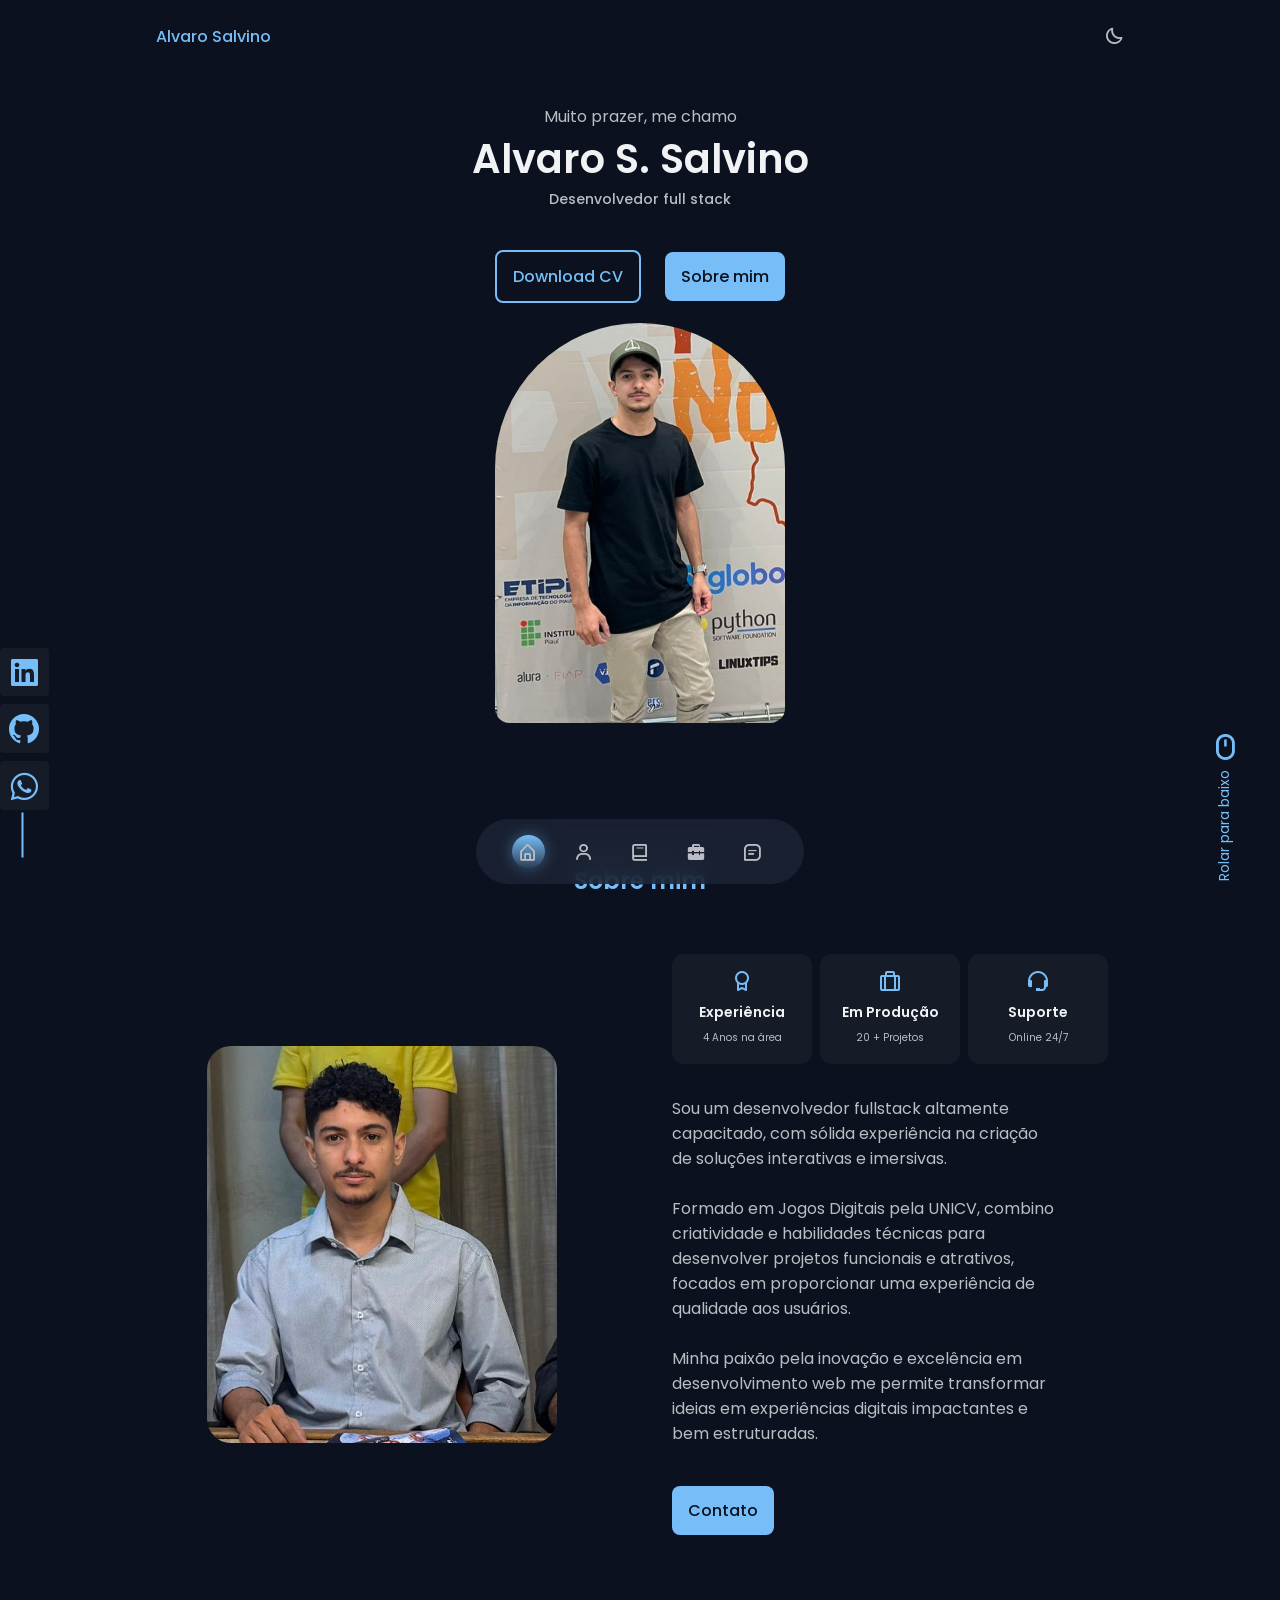
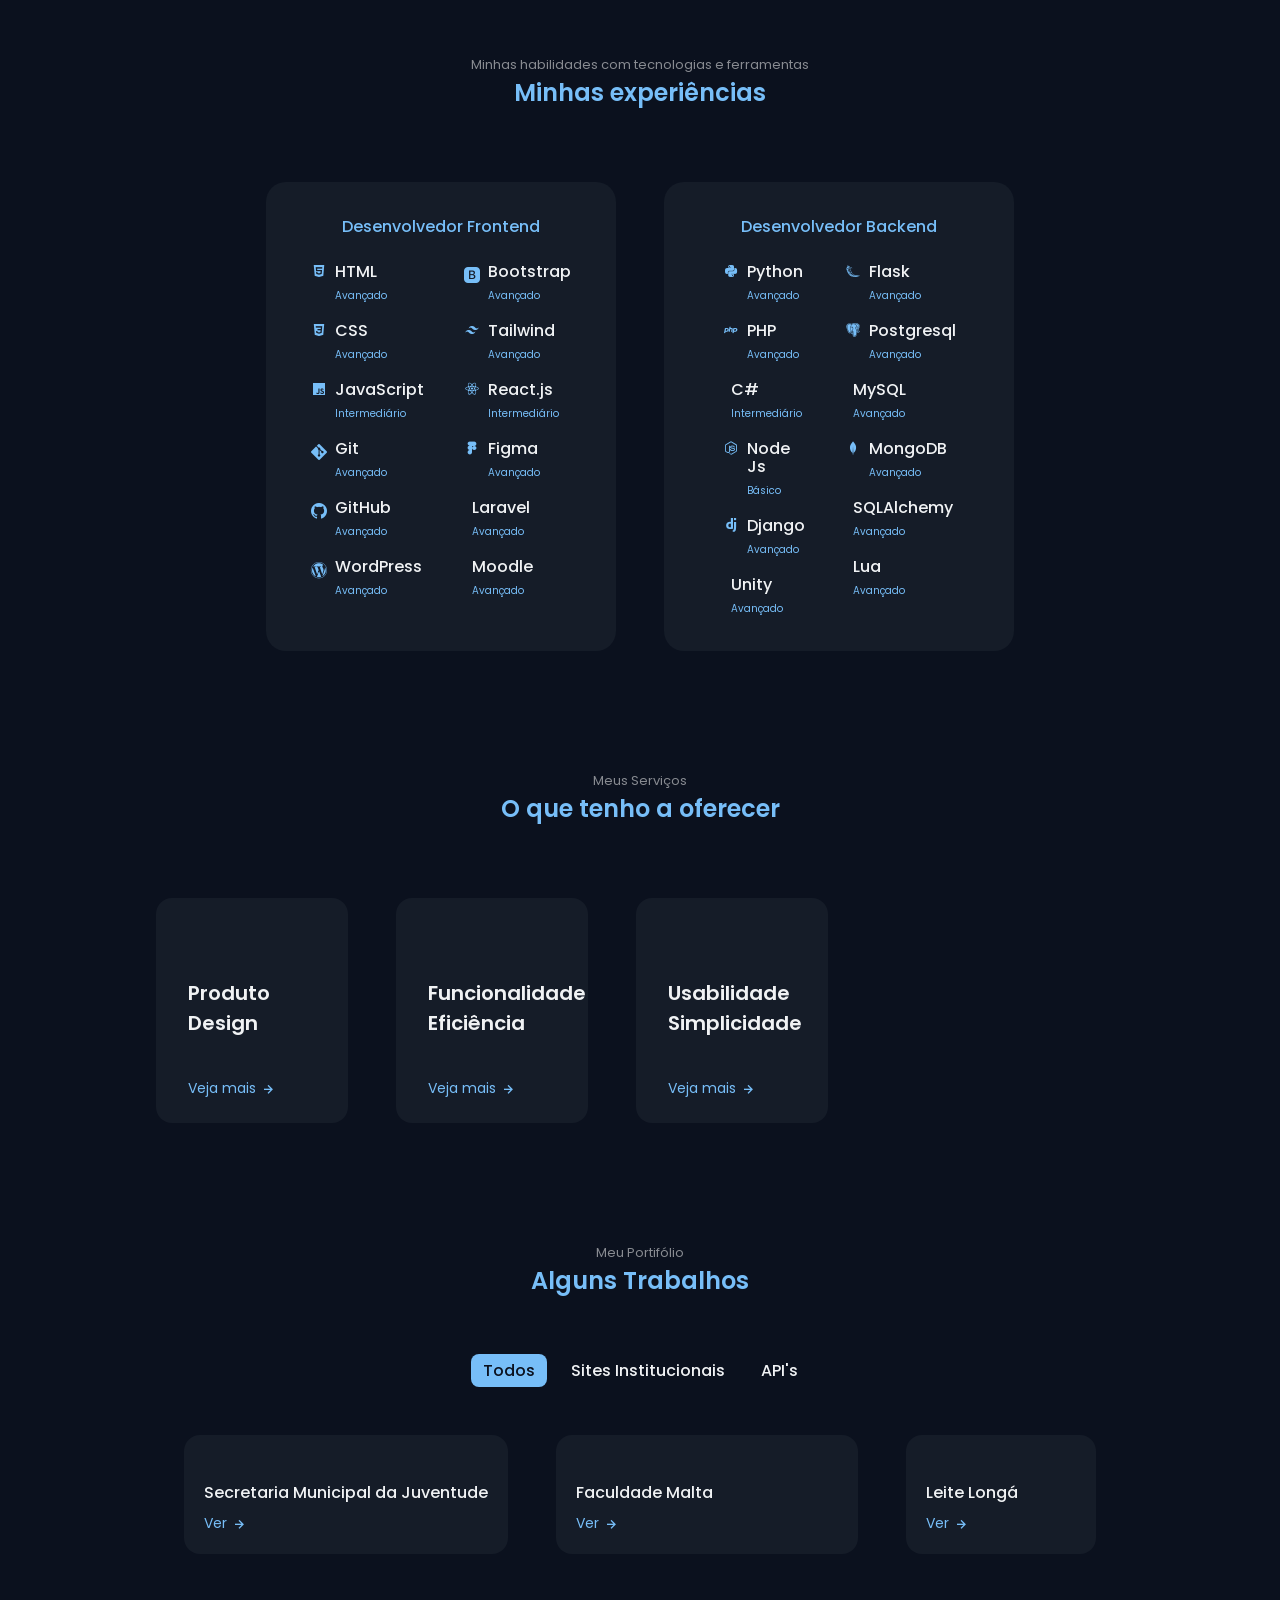
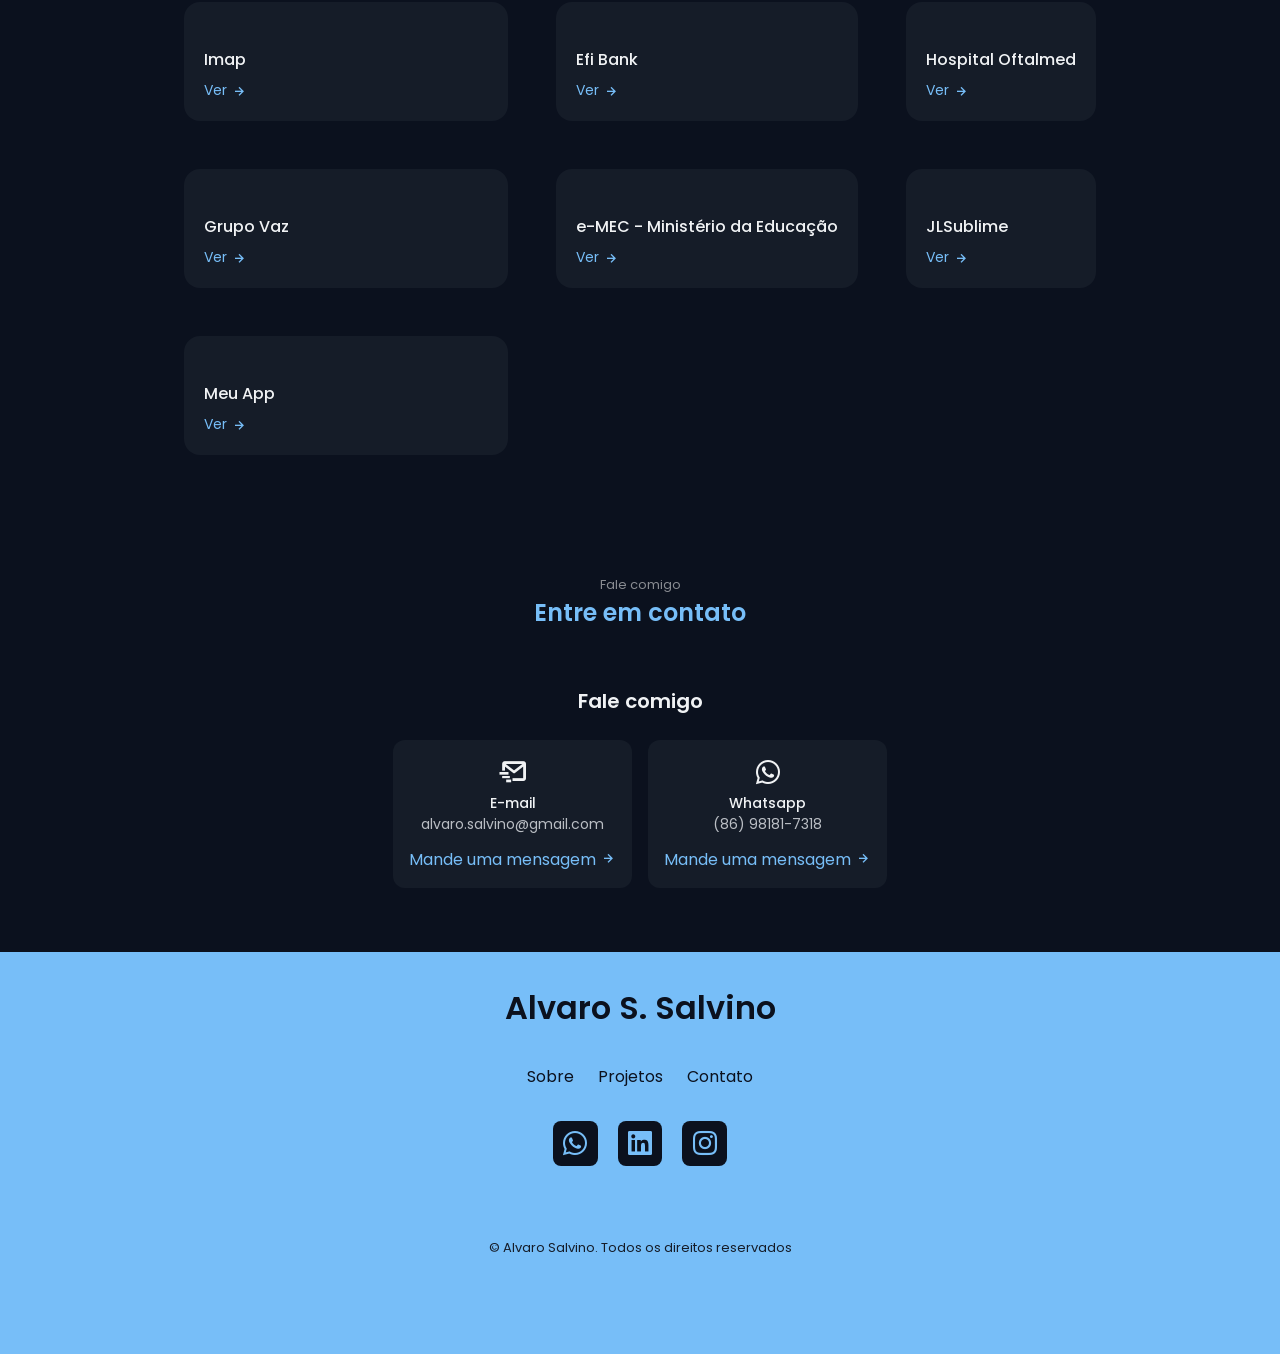
==== commit 5de9cd38: "ajustes" ====
--- a/index.html
+++ b/index.html
@@ -127,7 +127,7 @@
                         <div class="about__box">
                             <i class='bx bx-briefcase-alt about__icon'></i>
                             <h3 class="about__title">Em Produção</h3>
-                            <span class="about__subtitle">30 + Projetos</span>
+                            <span class="about__subtitle">20 + Projetos</span>
                         </div>
 
                         <div class="about__box">
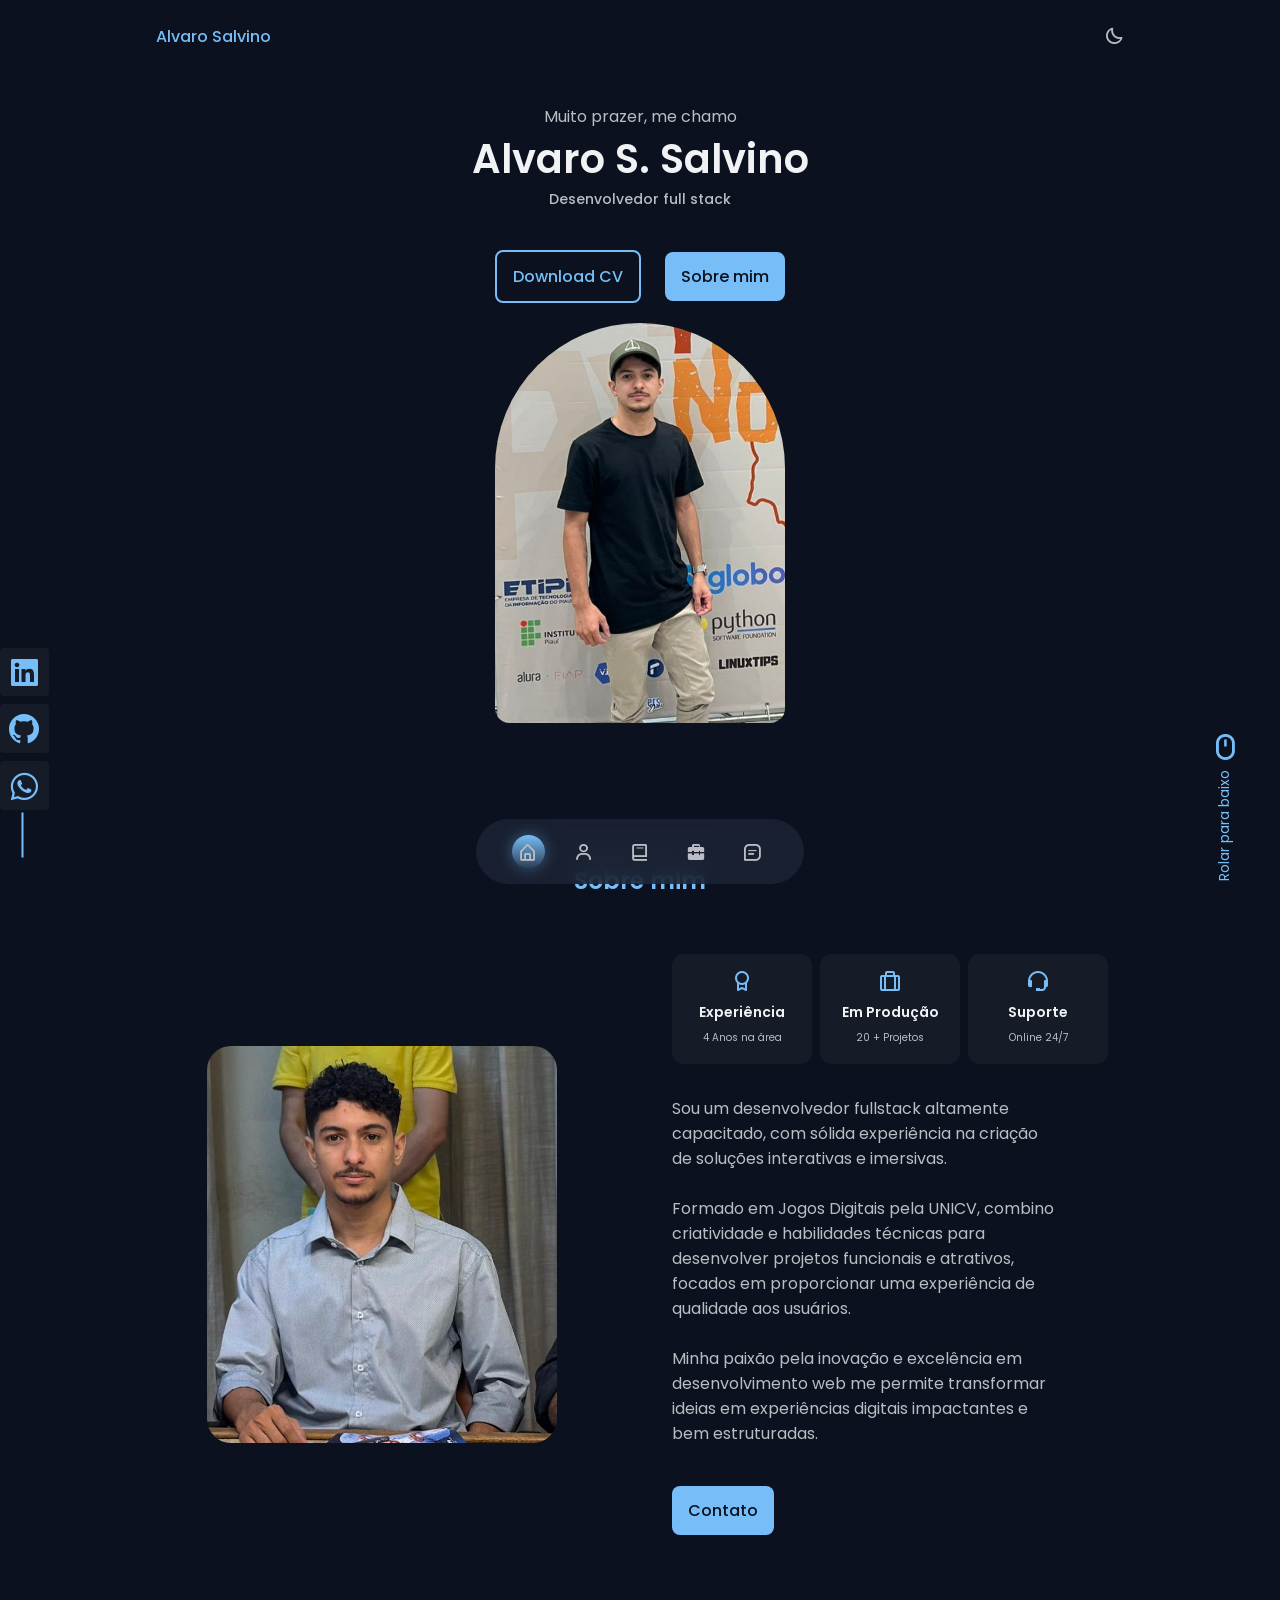
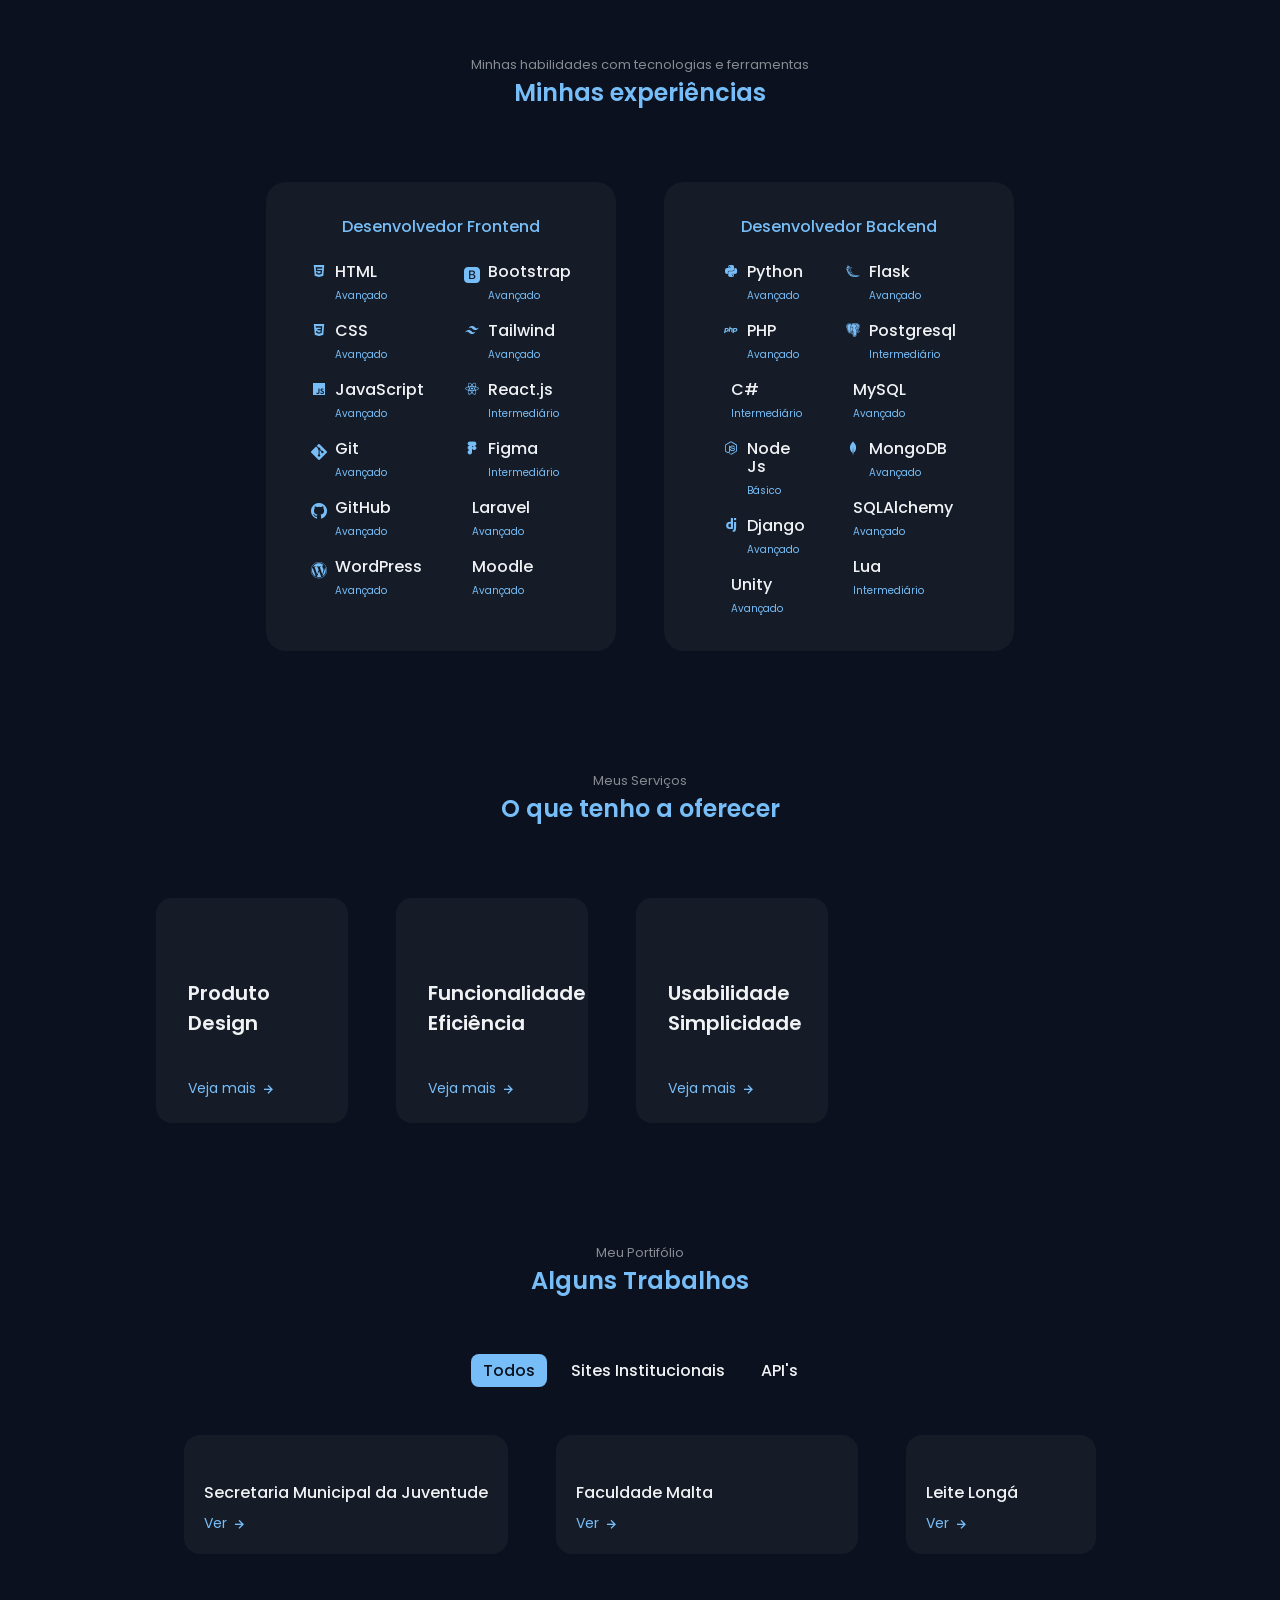
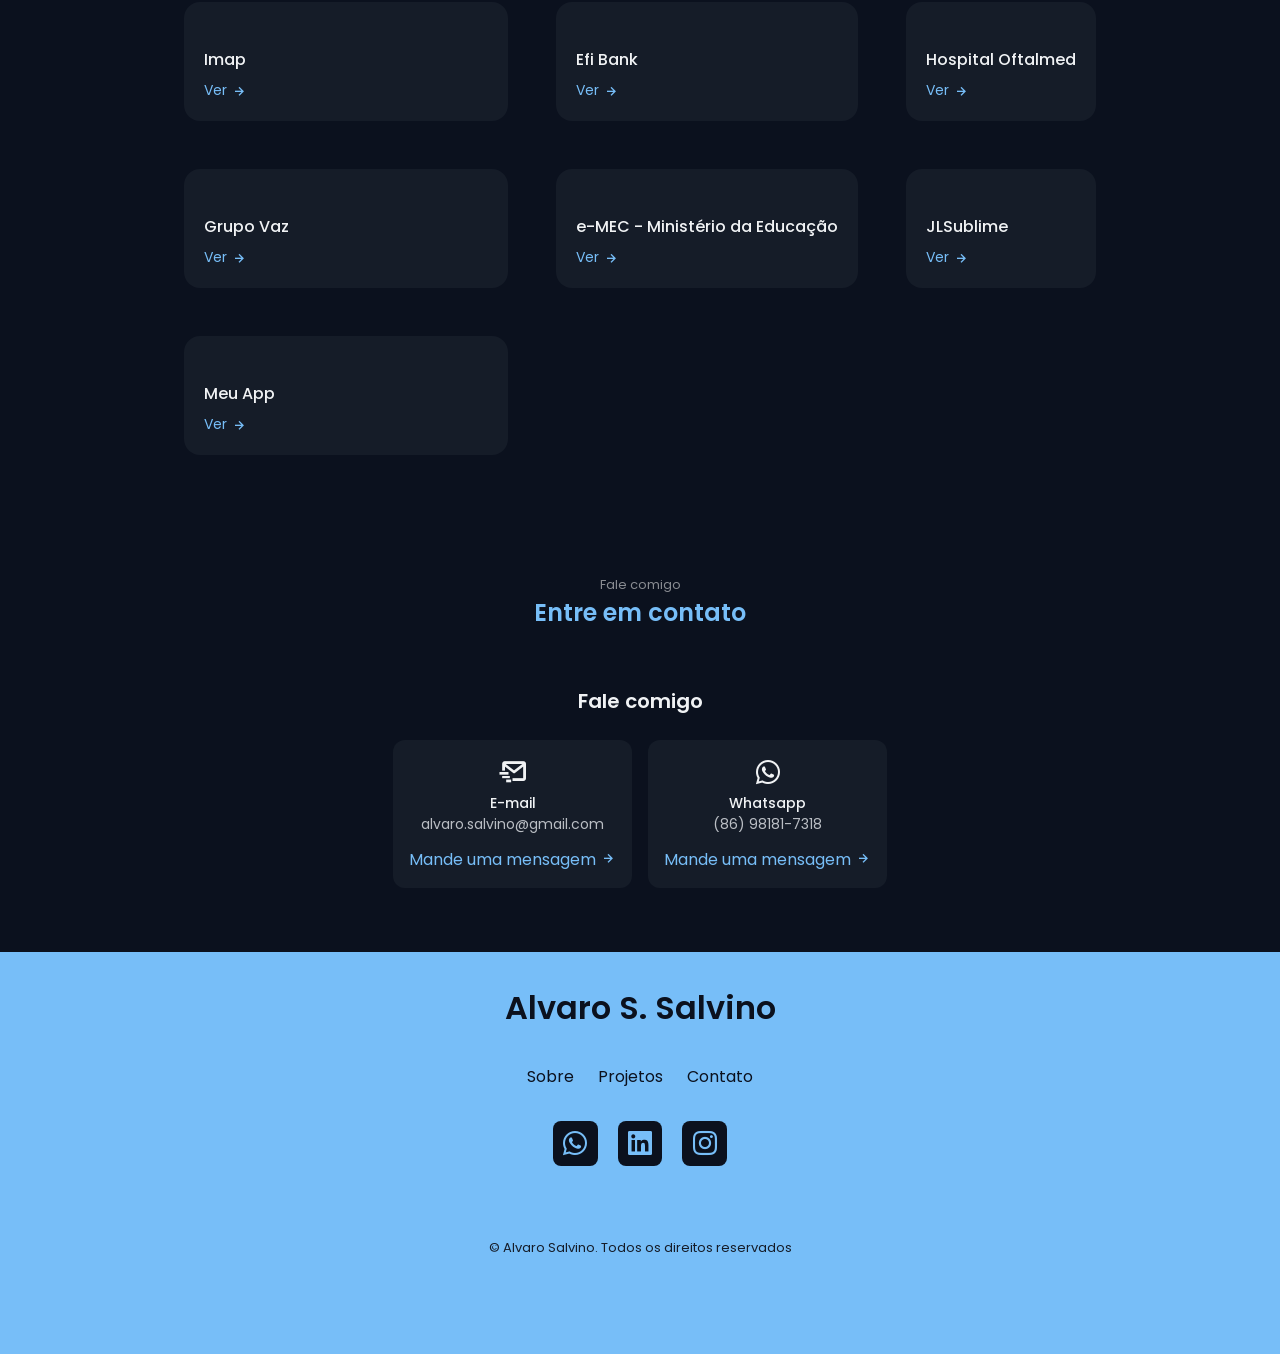
==== commit c036633b: "nivel - tecnologias" ====
--- a/index.html
+++ b/index.html
@@ -183,7 +183,7 @@
 
                                 <div>
                                     <h3 class="skills__name">JavaScript</h3>
-                                    <span class="skills__level">Intermediário</span>
+                                    <span class="skills__level">Avançado</span>
                                 </div>
                             </div>
 
@@ -249,7 +249,7 @@
 
                                 <div>
                                     <h3 class="skills__name">Figma</h3>
-                                    <span class="skills__level">Avançado</span>
+                                    <span class="skills__level">Intermediário</span>
                                 </div>
                             </div>
                           
@@ -353,7 +353,7 @@
 
                                 <div>
                                     <h3 class="skills__name">Postgresql</h3>
-                                    <span class="skills__level">Avançado</span>
+                                    <span class="skills__level">Intermediário</span>
                                 </div>
                             </div>
 
@@ -389,7 +389,7 @@
           
                                 <div>
                                     <h3 class="skills__name">Lua</h3>
-                                    <span class="skills__level">Avançado</span>
+                                    <span class="skills__level">Intermediário</span>
                                 </div>
                             </div>
           
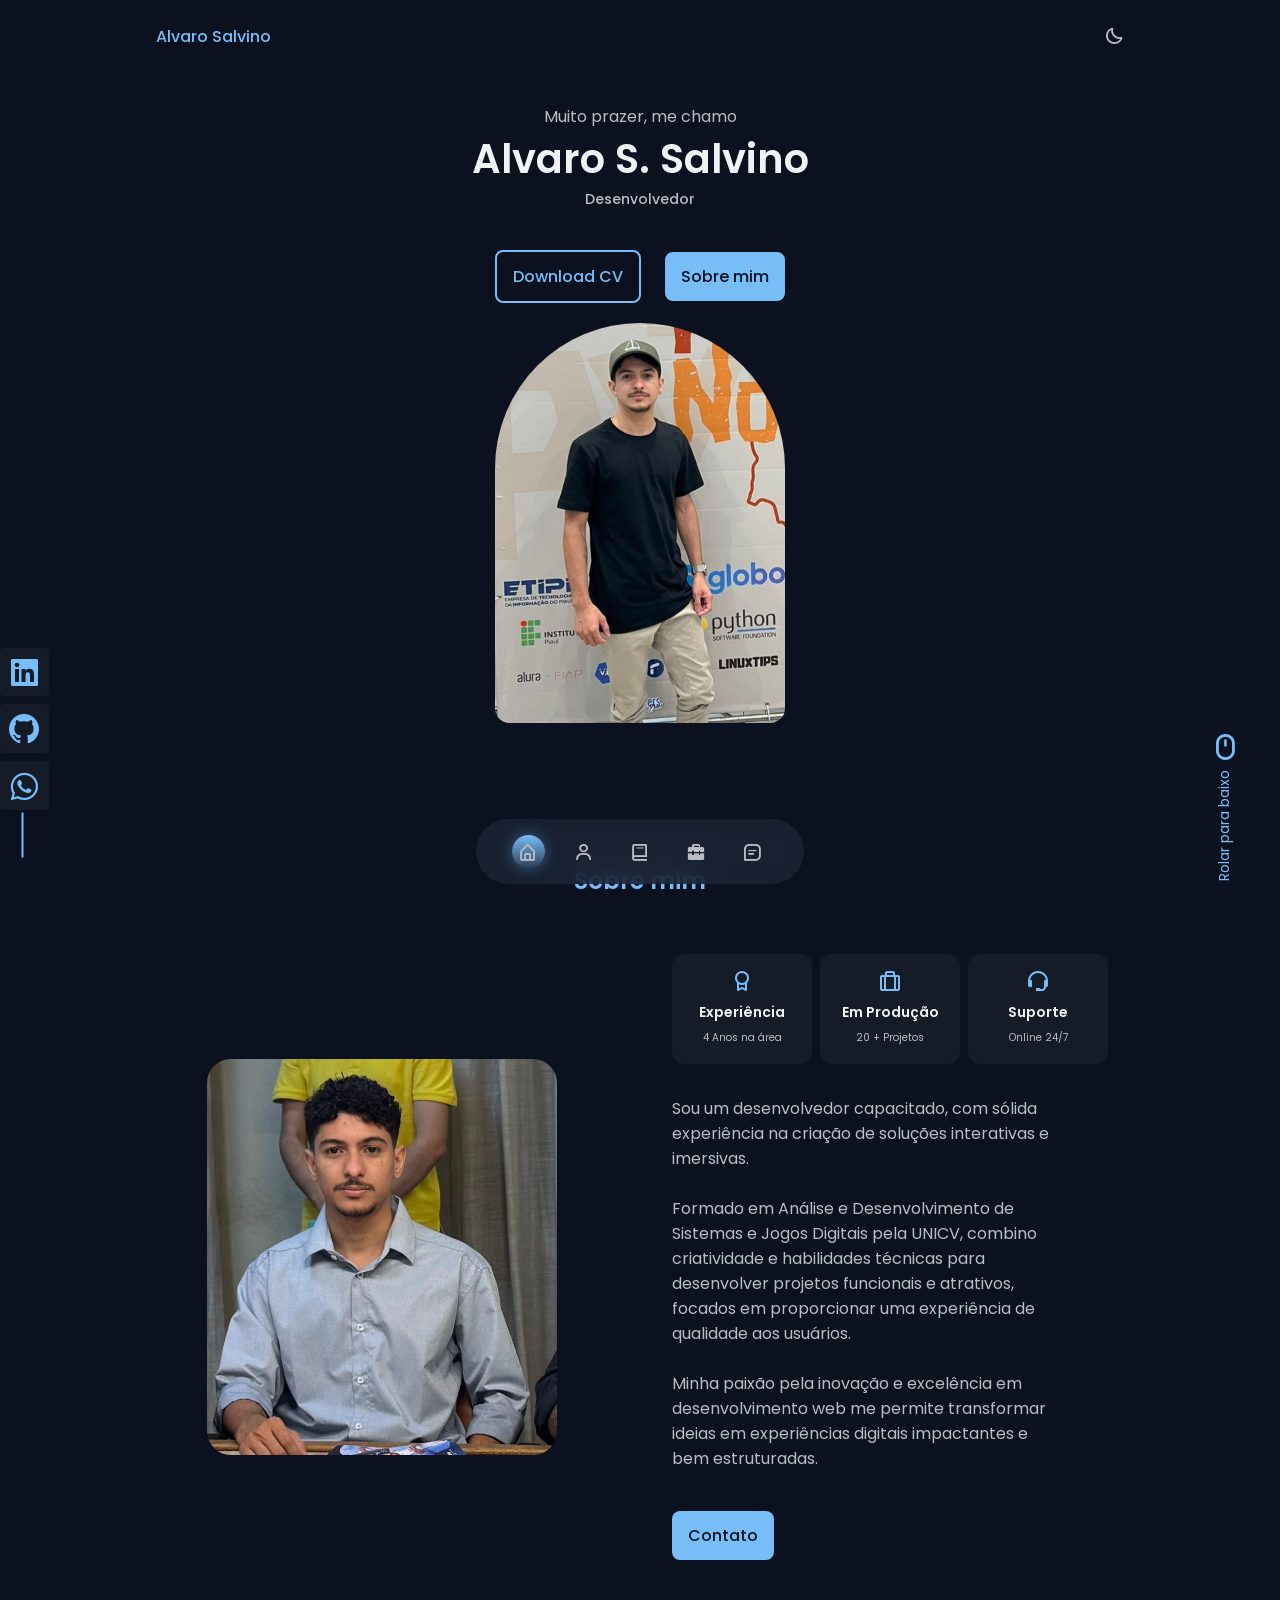
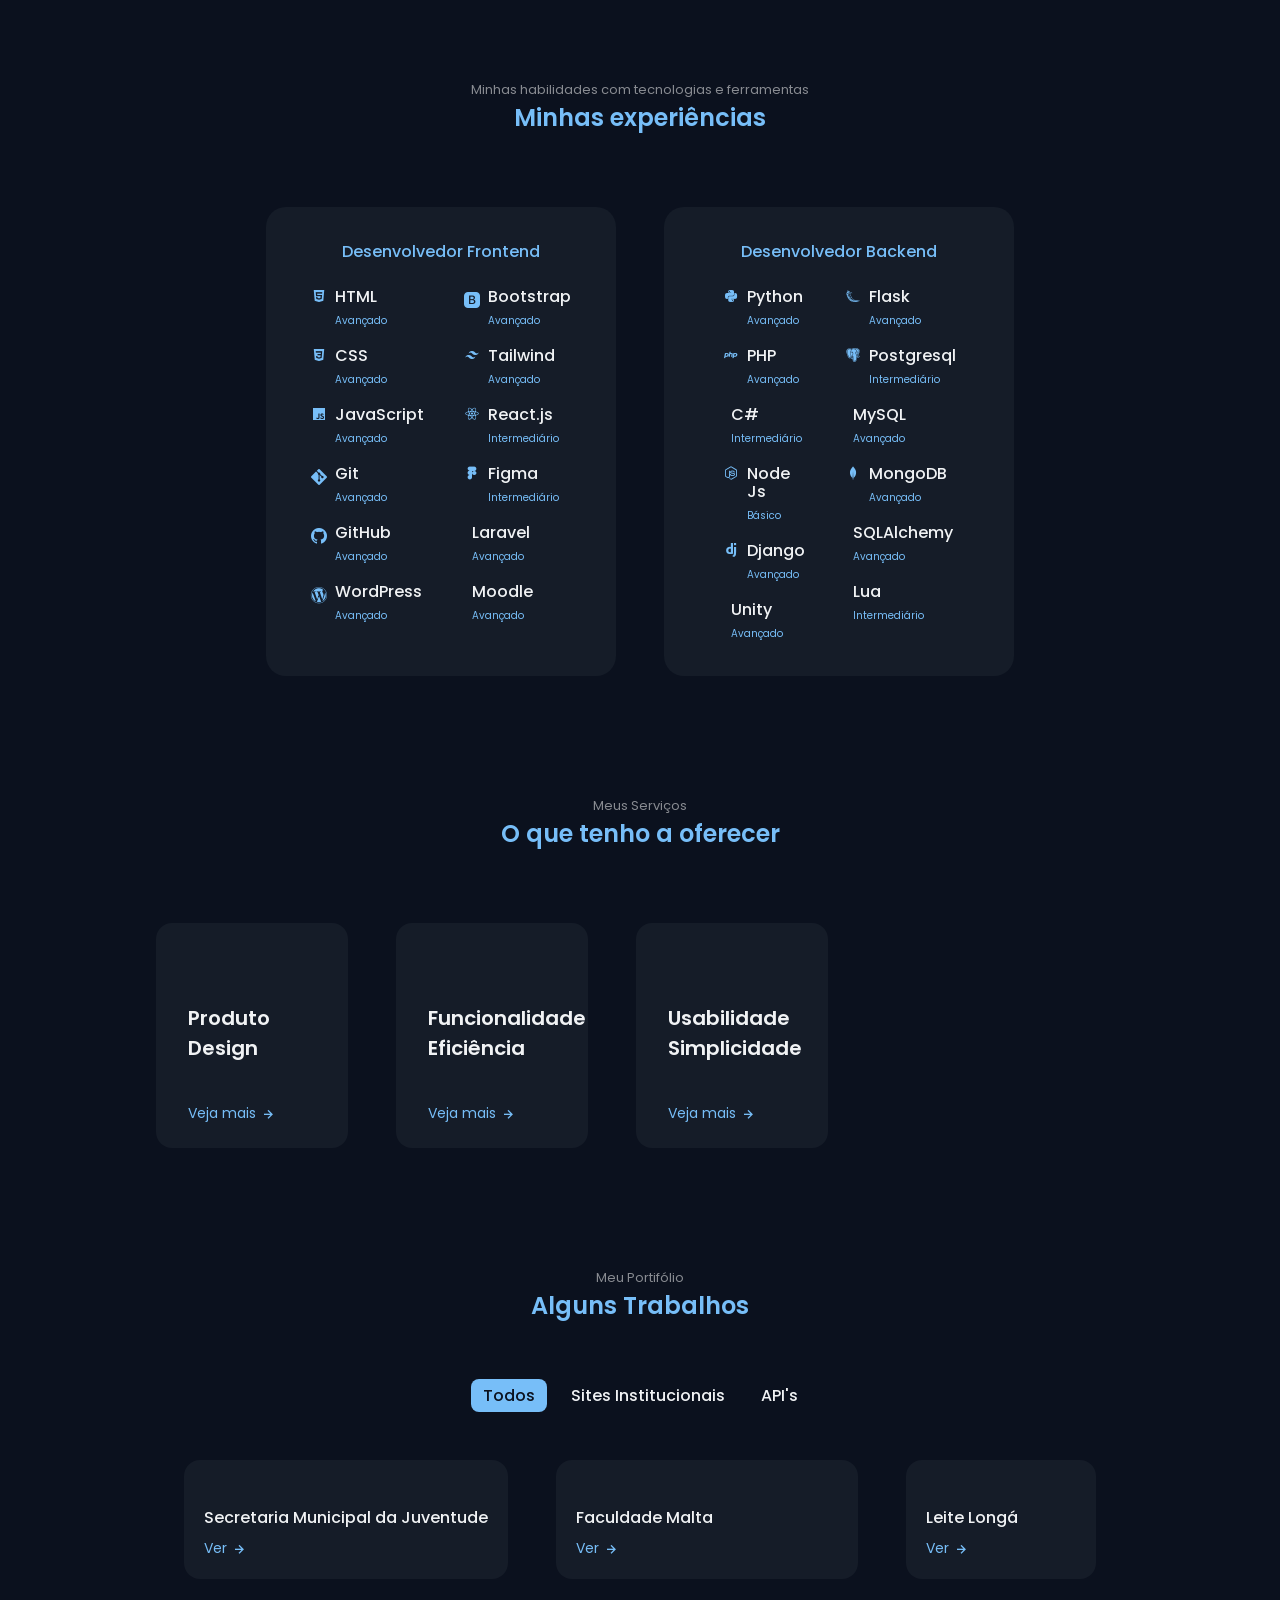
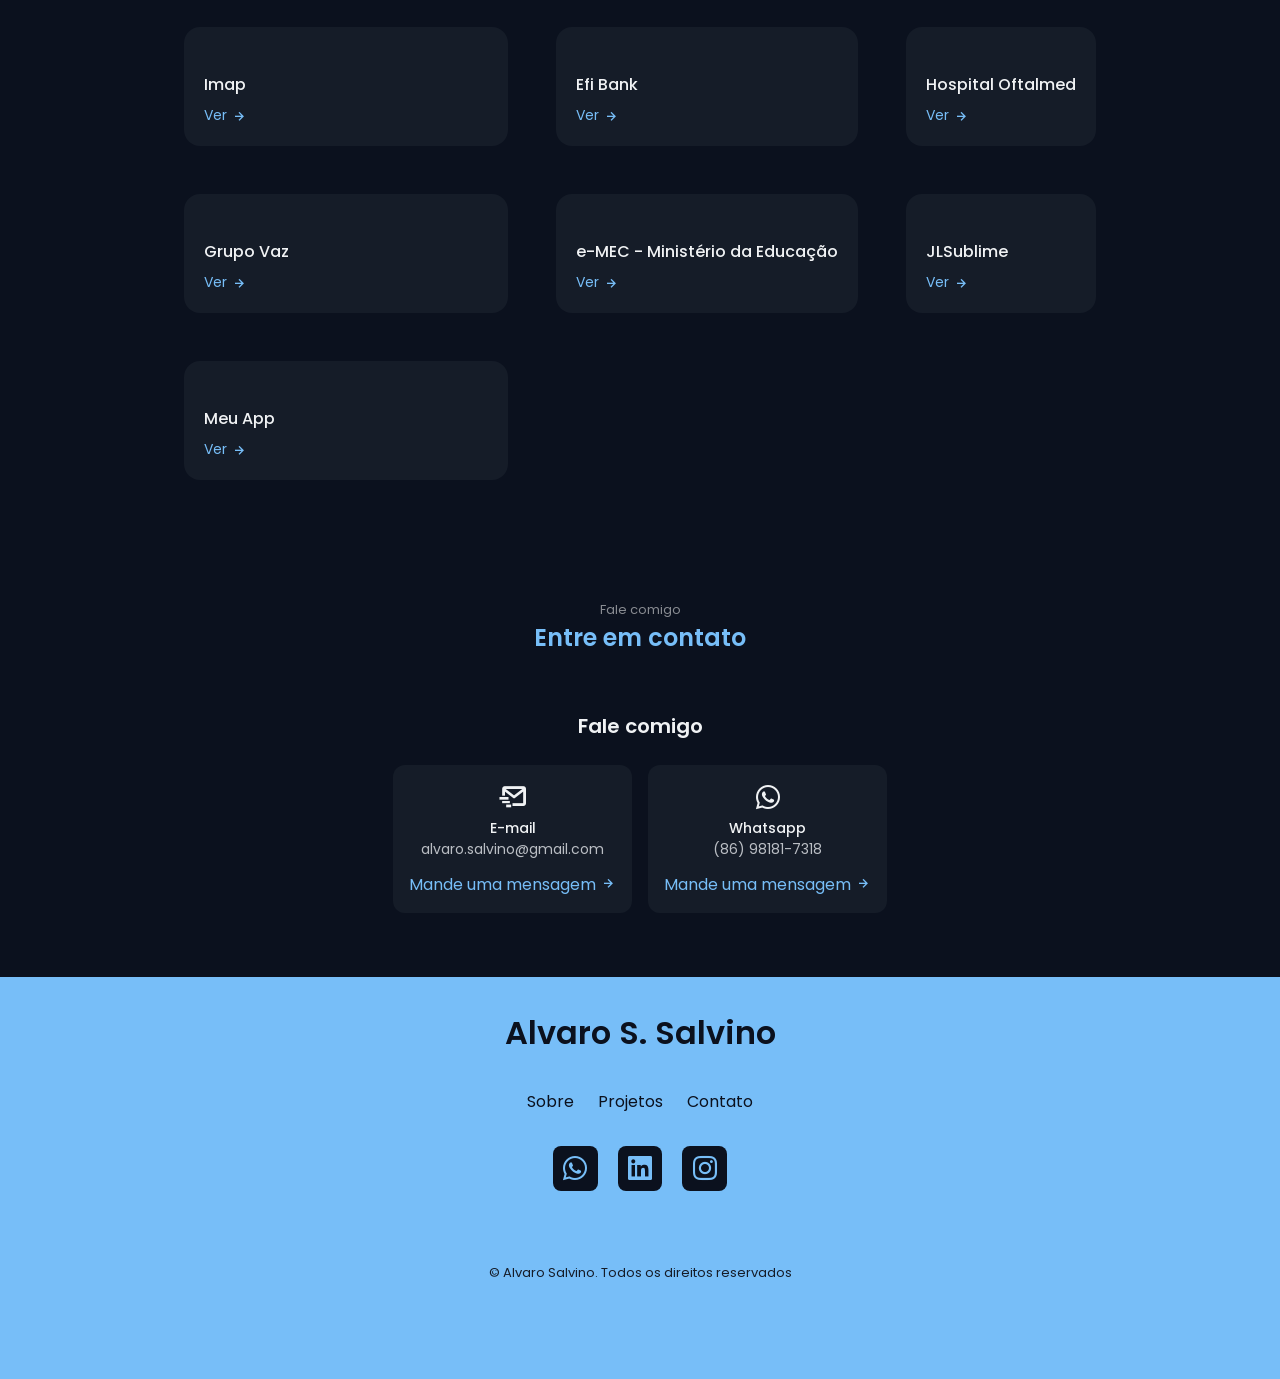
==== commit a60615f8: "nivel - tecnolo" ====
--- a/index.html
+++ b/index.html
@@ -73,7 +73,7 @@
                 <div class="home__data">
                     <span class="home__greenting">Muito prazer, me chamo</span>
                     <h1 class="home__name">Alvaro S. Salvino</h1>
-                    <h3 class="home__education">Desenvolvedor full stack</h3>
+                    <h3 class="home__education">Desenvolvedor</h3>
 
                     <div class="home__buttons">
                         <a download="" href="/assets/pdf/Alvaro - Desenvolvedor.pdf" class="button button--ghost">
@@ -138,8 +138,8 @@
                     </div>
 
                     <p class="about__description">
-                        Sou um desenvolvedor fullstack altamente capacitado, com sólida experiência na criação de soluções interativas e imersivas.<br> <br>
-                        Formado em Jogos Digitais pela UNICV, combino criatividade e habilidades técnicas para desenvolver projetos funcionais e atrativos, focados em proporcionar uma experiência de qualidade aos usuários.<br> <br> 
+                        Sou um desenvolvedor capacitado, com sólida experiência na criação de soluções interativas e imersivas.<br> <br>
+                        Formado em Análise e Desenvolvimento de Sistemas e Jogos Digitais pela UNICV, combino criatividade e habilidades técnicas para desenvolver projetos funcionais e atrativos, focados em proporcionar uma experiência de qualidade aos usuários.<br> <br> 
                         Minha paixão pela inovação e excelência em desenvolvimento web me permite transformar ideias em experiências digitais impactantes e bem estruturadas.
                     </p>
 
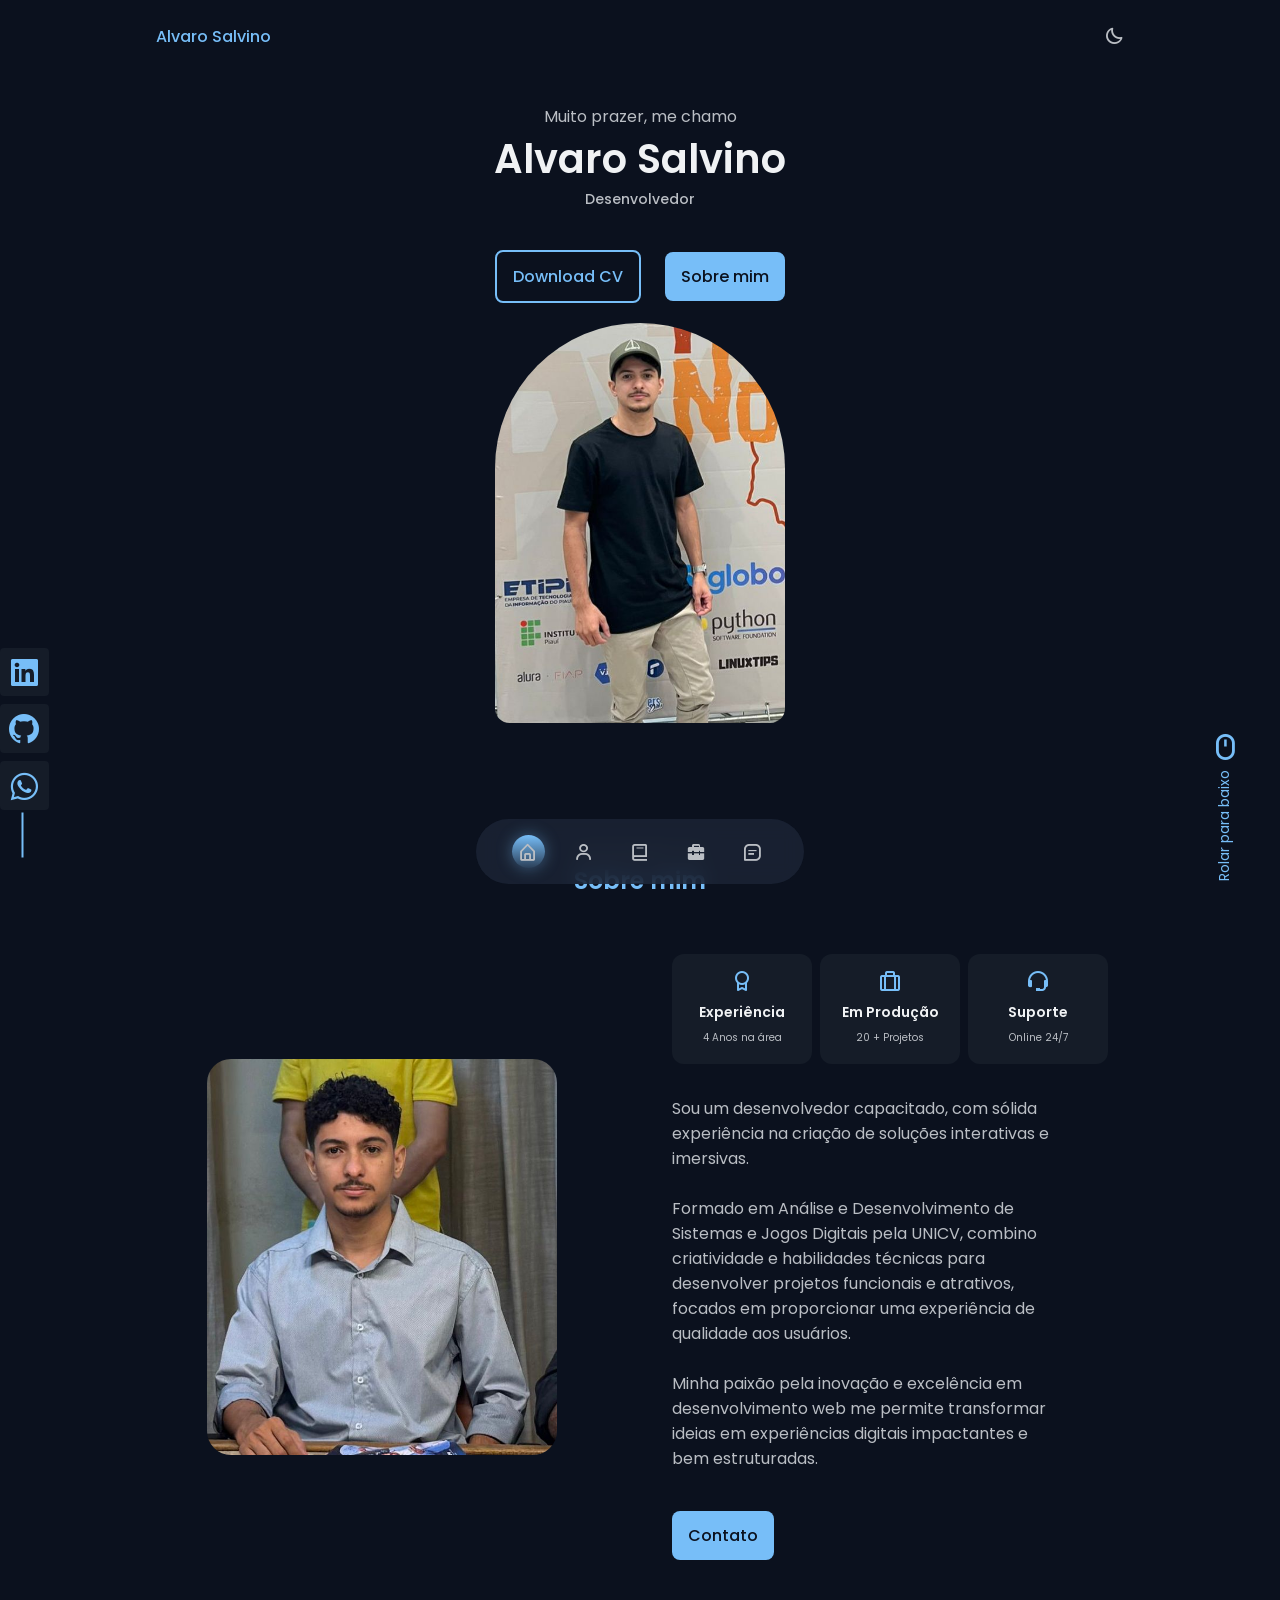
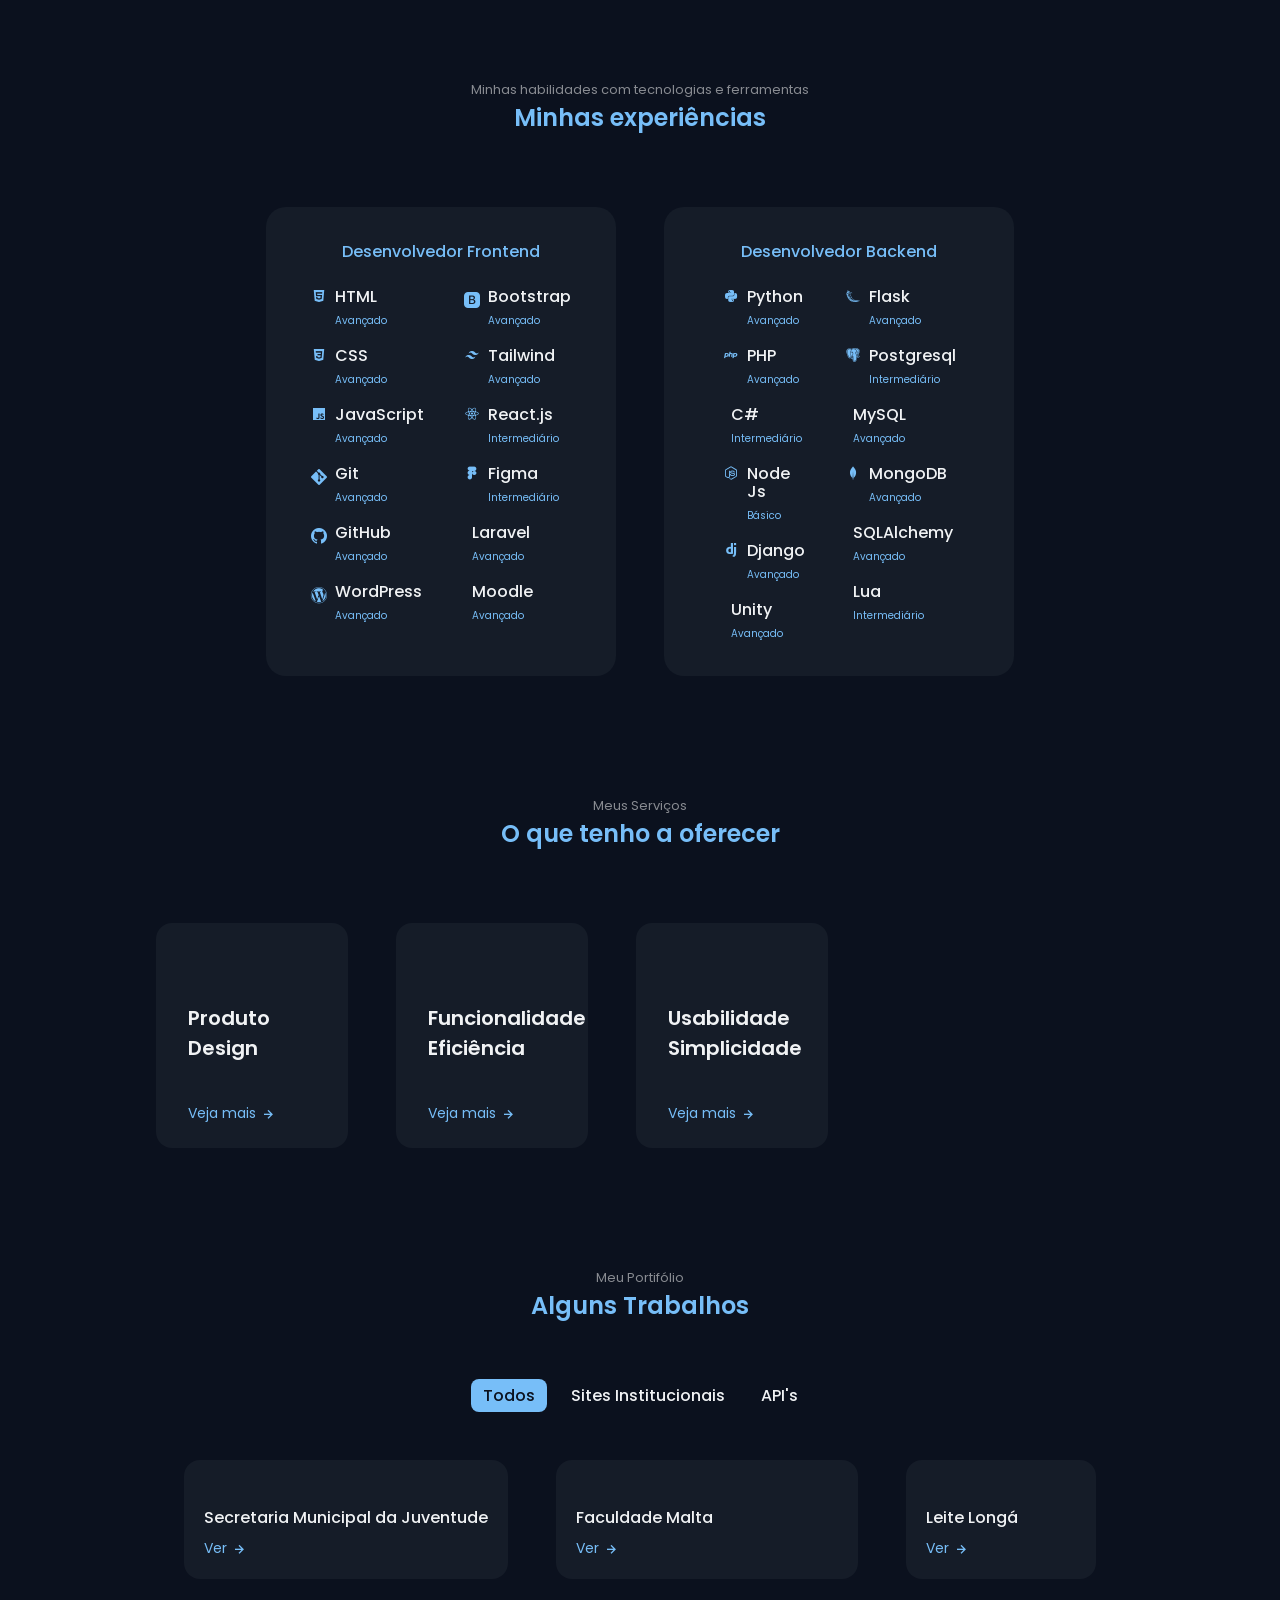
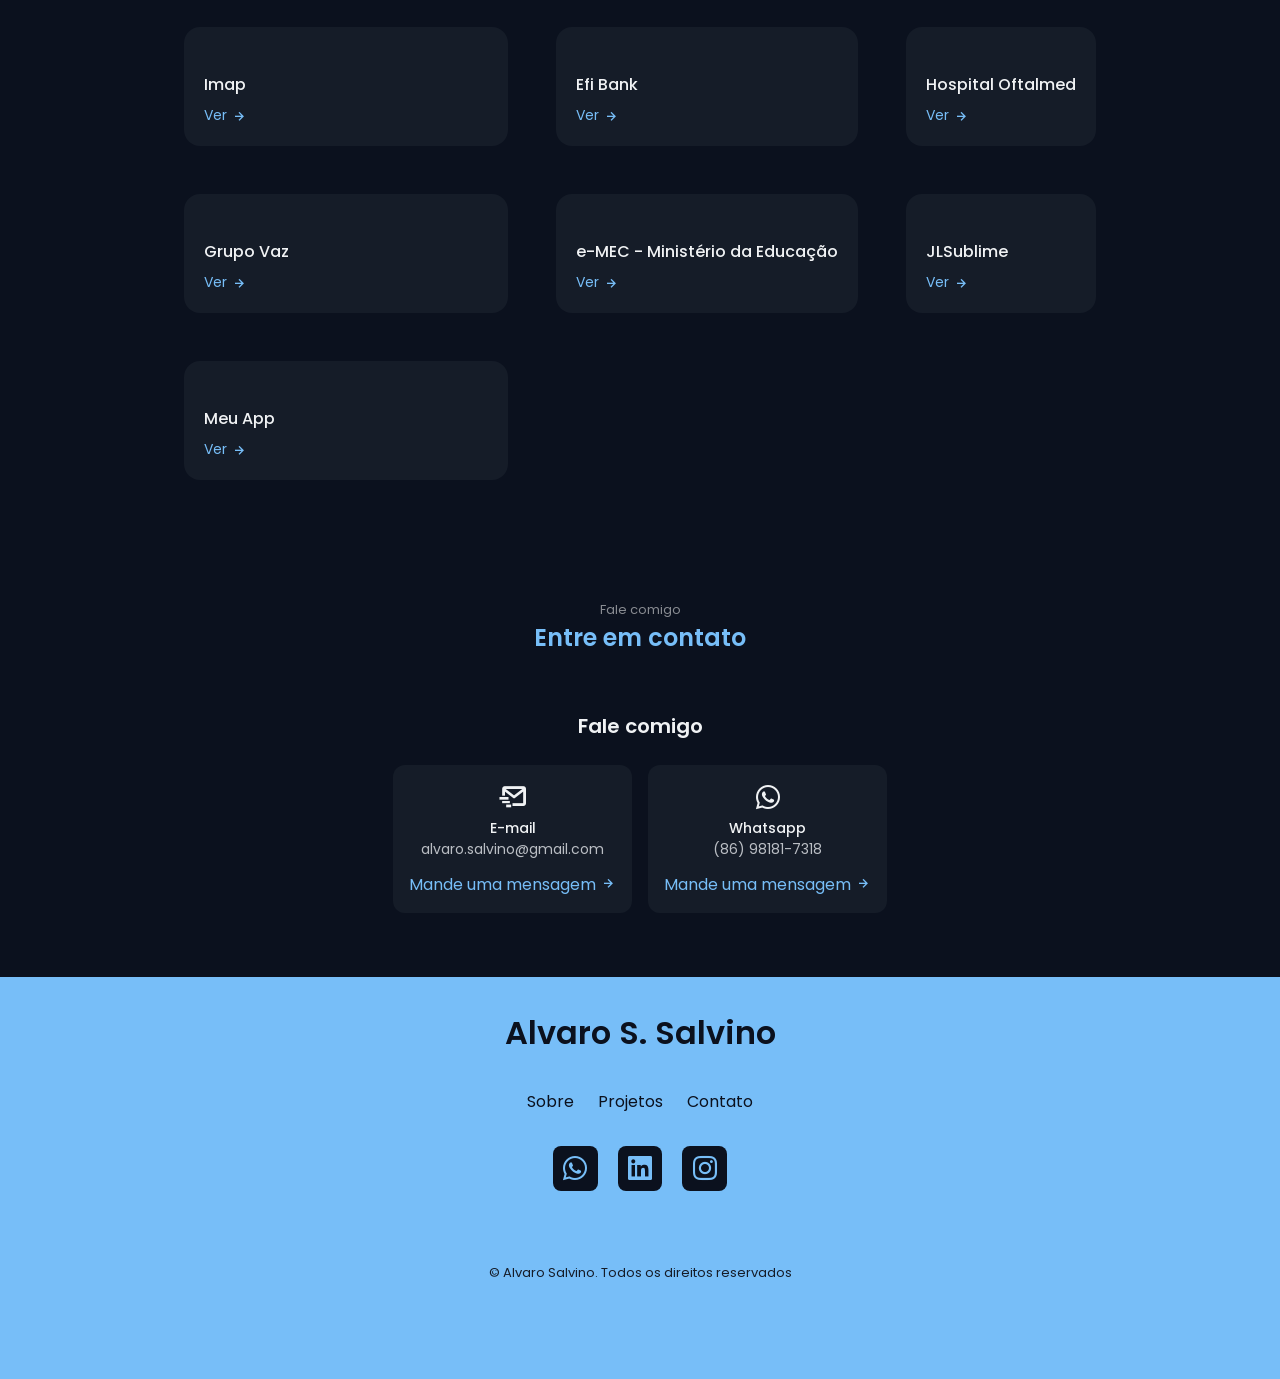
==== commit 2d49b580: "nome" ====
--- a/index.html
+++ b/index.html
@@ -72,7 +72,7 @@
             <div class="home__container container grid">
                 <div class="home__data">
                     <span class="home__greenting">Muito prazer, me chamo</span>
-                    <h1 class="home__name">Alvaro S. Salvino</h1>
+                    <h1 class="home__name">Alvaro Salvino</h1>
                     <h3 class="home__education">Desenvolvedor</h3>
 
                     <div class="home__buttons">
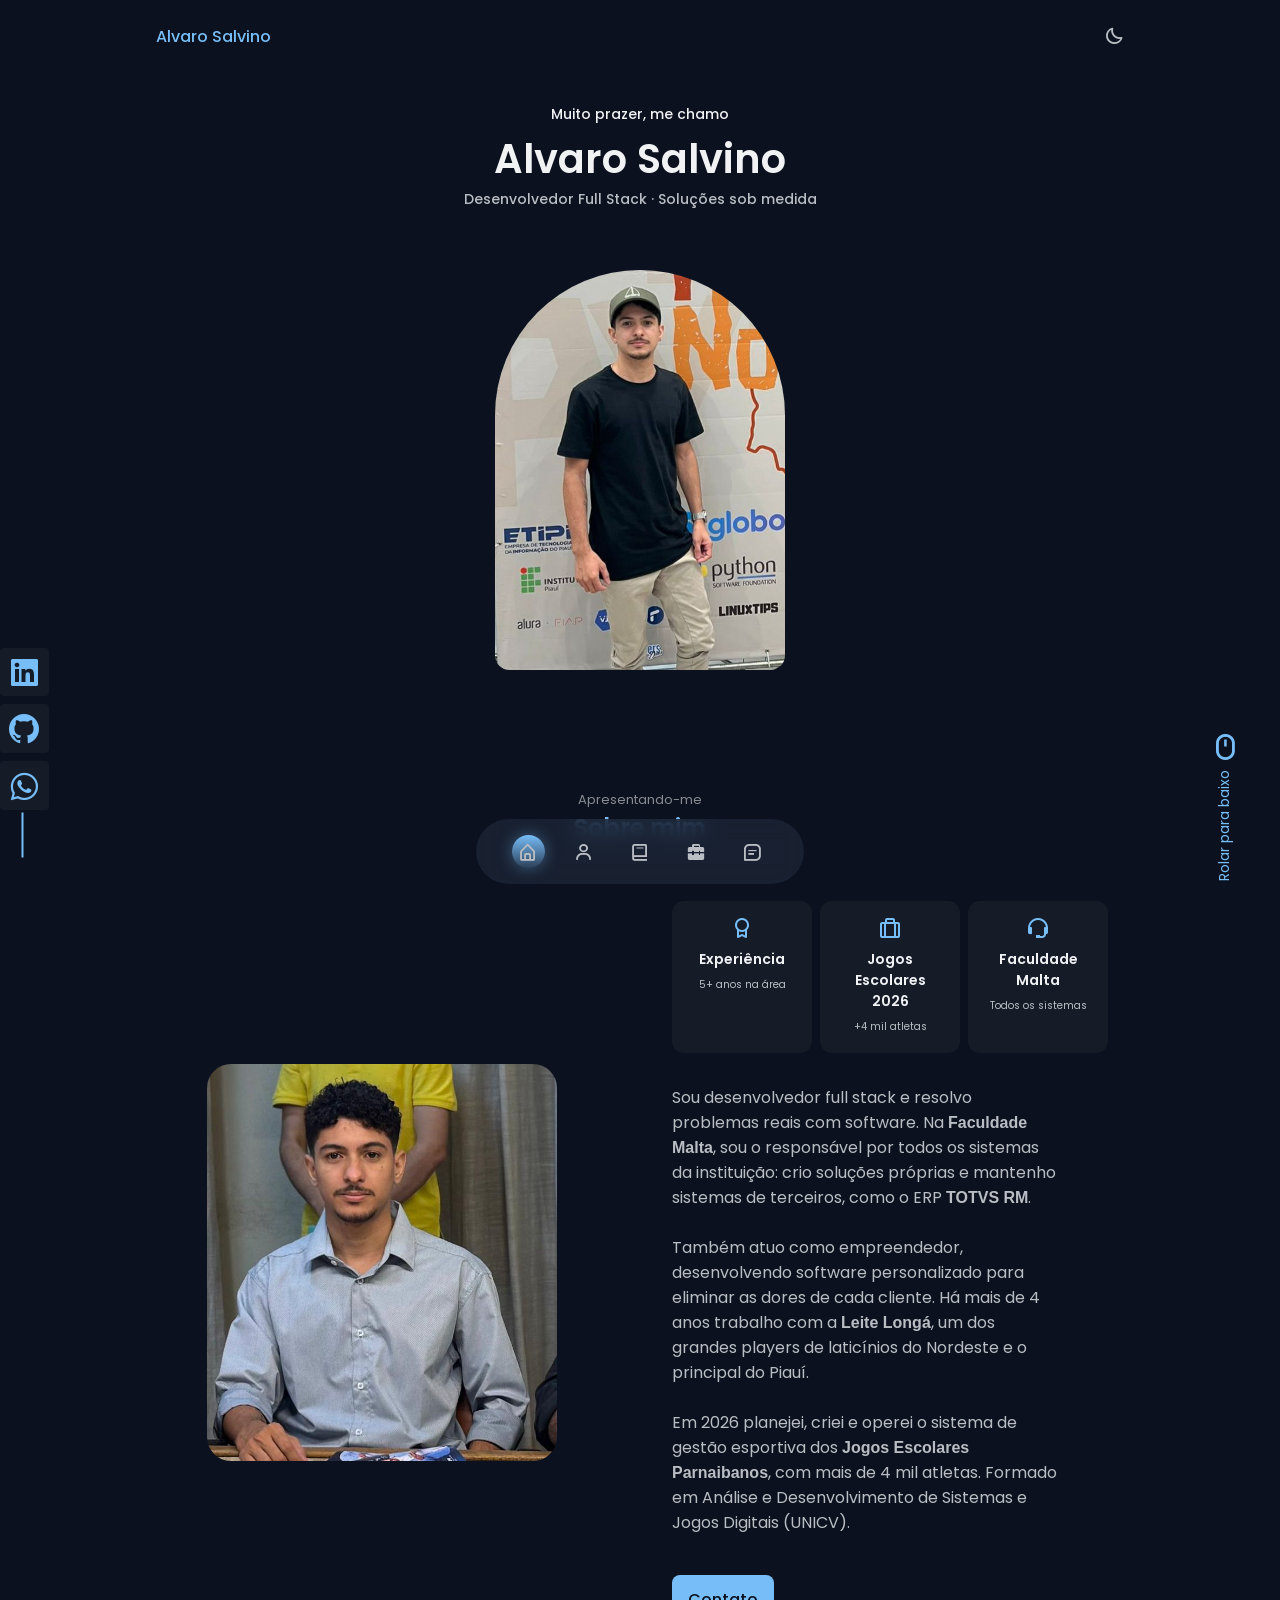
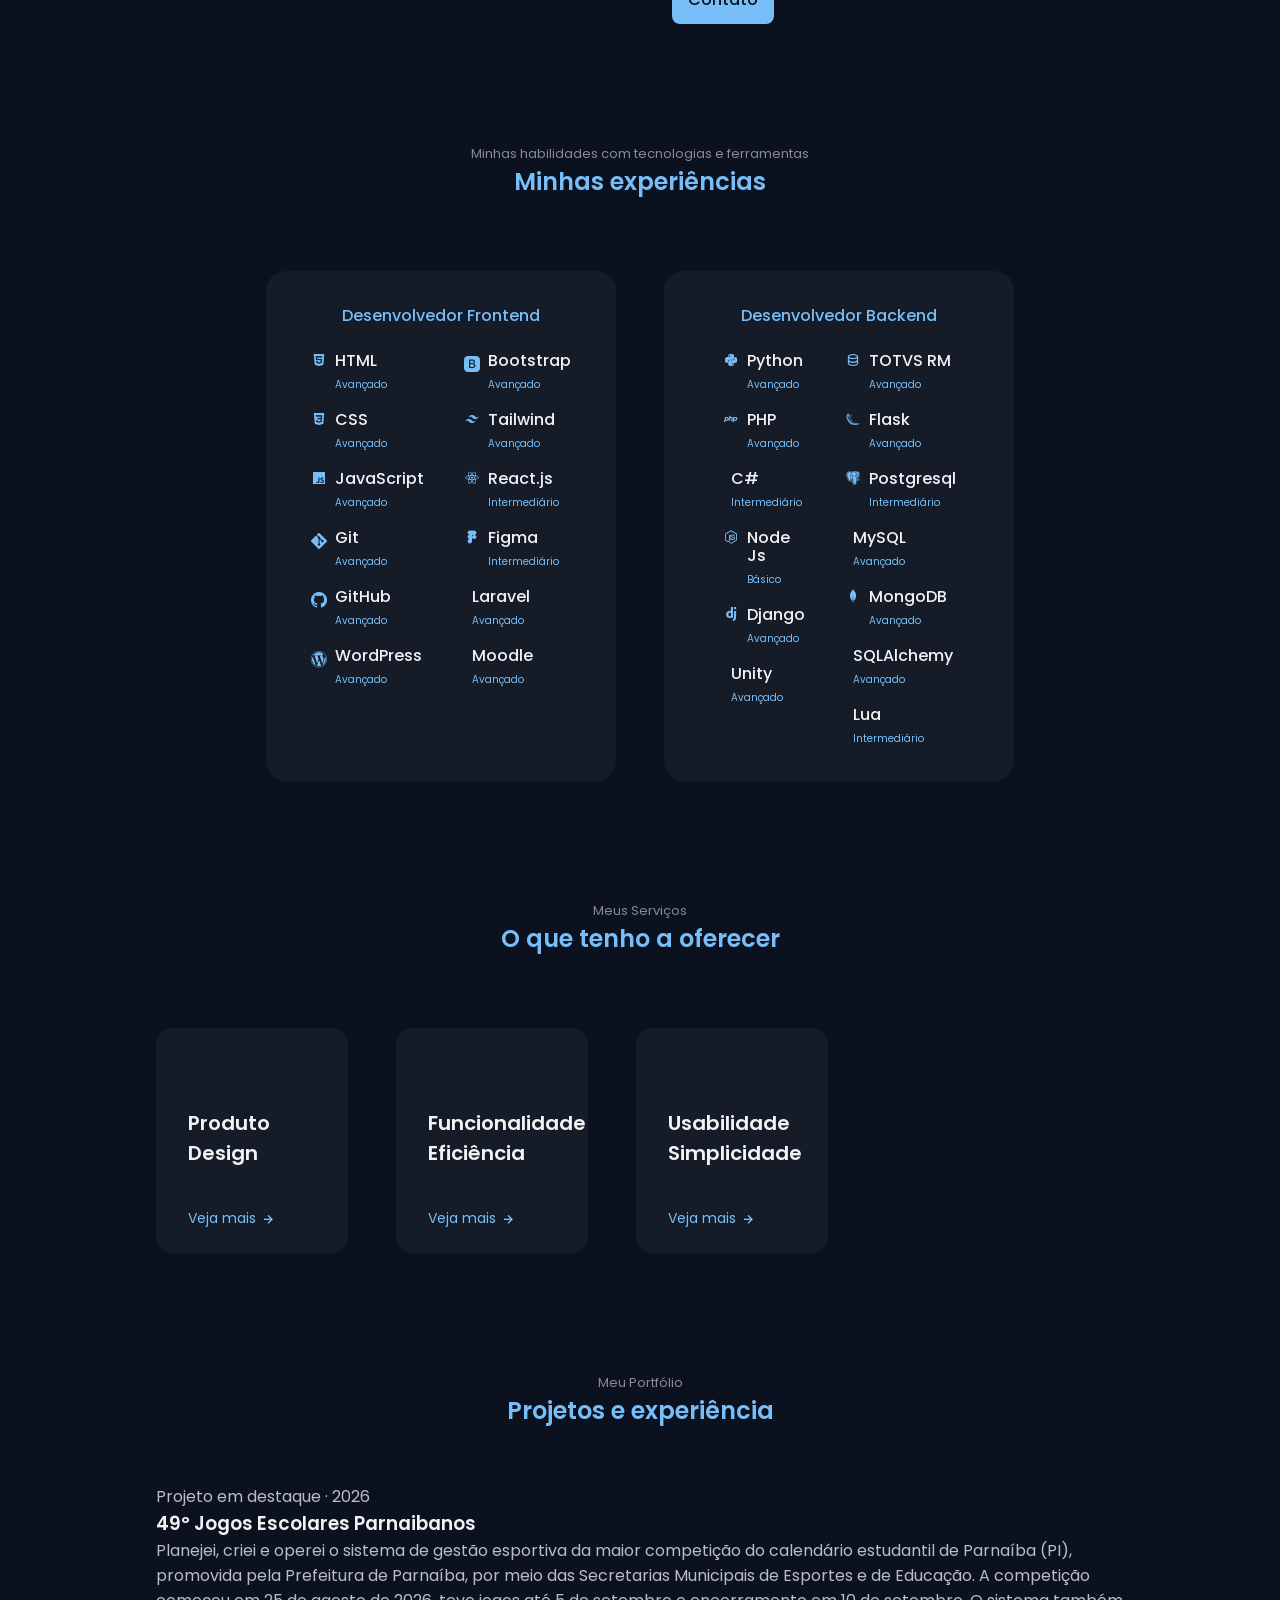
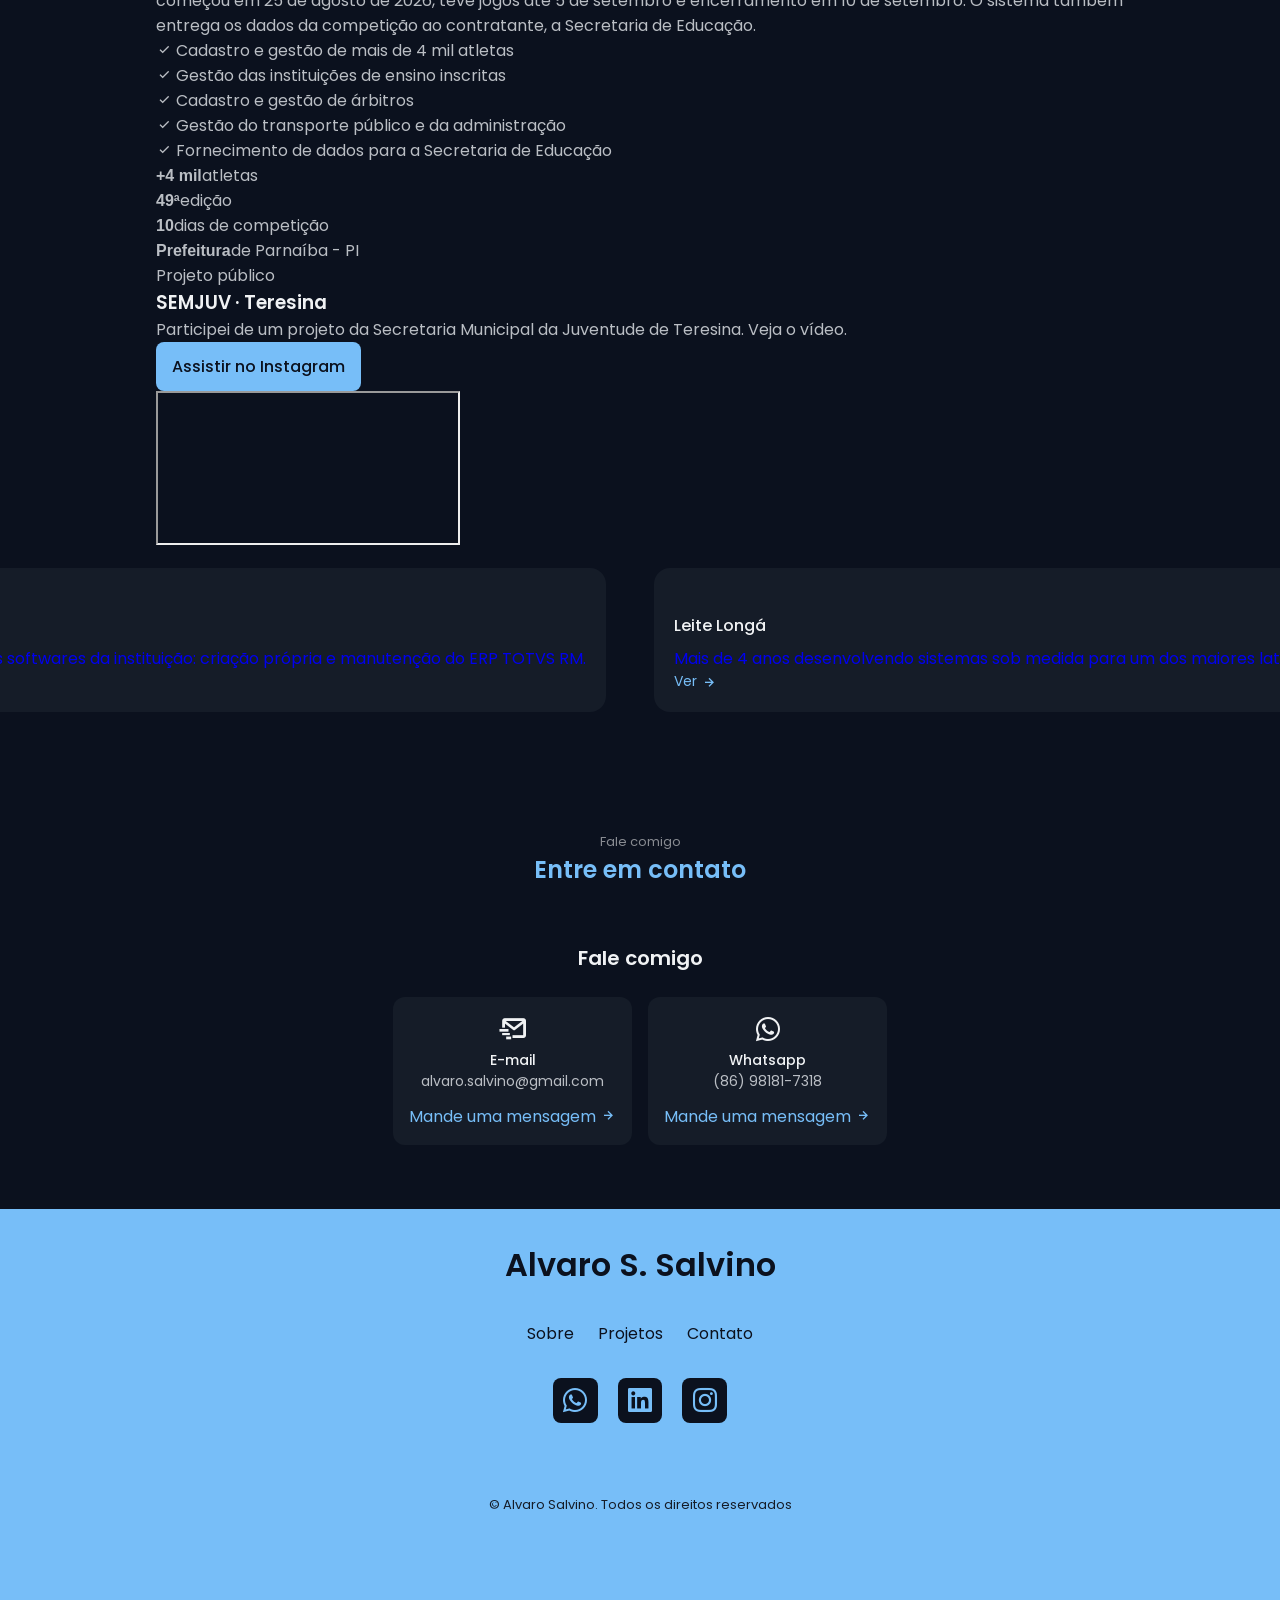
==== commit 6c3059e1: "atualização rápida" ====
--- a/index.html
+++ b/index.html
@@ -1,806 +1,431 @@
 <!DOCTYPE html>
-<html lang="en">
+<html lang="pt-BR">
 
 <head>
     <meta charset="UTF-8">
     <meta name="viewport" content="width=device-width, initial-scale=1.0">
-
-    <!--=============== FAVICON ===============-->
     <link rel="shortcut icon" href="" type="image/x-icon">
-
-    <!--=============== BOXICONS ===============-->
     <link href='https://unpkg.com/boxicons@2.1.4/css/boxicons.min.css' rel='stylesheet'>
-    
-    <!--=============== BOOTSTRAP ICONS ===============-->
     <link rel="stylesheet" href="https://cdn.jsdelivr.net/npm/bootstrap-icons@1.11.3/font/bootstrap-icons.min.css">
-
-    <!--=============== DEVICON ===============-->
     <link rel="stylesheet" type='text/css' href="https://cdn.jsdelivr.net/gh/devicons/devicon@latest/devicon.min.css" />
-
-    <!--=============== SWIPER CSS ===============-->
     <link rel="stylesheet" href="">
-
-    <!--=============== CSS ===============-->
     <link rel="stylesheet" href="/assets/css/sytle.css">
-
     <title> Alvaro S. Salvino </title>
 </head>
 
 <body>
-    <!--=============== HEADER ===============-->
     <header class="header" id="header">
-        <nav class="nav container">
-            <a href="" class="nav__logo">Alvaro Salvino</a>
+        <nav class="nav container"> <a href="" class="nav__logo">Alvaro Salvino</a>
             <div class="nav__menu">
                 <ul class="nav__list">
-                    <li class="nav__item">
-                        <a href="#home" class="nav__link active-link">
-                            <i class='bx bx-home-alt'></i>
-                        </a>
+                    <li class="nav__item"> <a href="#home" class="nav__link active-link"> <i class='bx bx-home-alt'></i>
+                        </a> </li>
+                    <li class="nav__item"> <a href="#sobre" class="nav__link"> <i class='bx bx-user'></i> </a> </li>
+                    <li class="nav__item"> <a href="#habilidades" class="nav__link"> <i class='bx bx-book'></i> </a>
                     </li>
-                    <li class="nav__item">
-                        <a href="#sobre" class="nav__link">
-                            <i class='bx bx-user'></i>
-                        </a>
-                    </li>
-                    <li class="nav__item">
-                        <a href="#habilidades" class="nav__link">
-                            <i class='bx bx-book'></i>
-                        </a>
-                    </li>
-                    <li class="nav__item">
-                        <a href="#trabalhos" class="nav__link">
-                            <i class='bx bxs-briefcase-alt-2'></i>
-                        </a>
-                    </li>
-                    <li class="nav__item">
-                        <a href="#contato" class="nav__link">
-                            <i class='bx bx-message-square-detail'></i> </a>
-                    </li>
+                    <li class="nav__item"> <a href="#trabalhos" class="nav__link"> <i
+                                class='bx bxs-briefcase-alt-2'></i> </a> </li>
+                    <li class="nav__item"> <a href="#contato" class="nav__link"> <i
+                                class='bx bx-message-square-detail'></i> </a> </li>
                 </ul>
-            </div>
-
-            <!-- Botão de alteração do tema -->
-            <i class='bx bx-moon change-theme' id="theme-button"></i>
+            </div> <i class='bx bx-moon change-theme' id="theme-button"></i>
         </nav>
     </header>
-
-    <!--=============== MAIN ===============-->
     <main class="main">
-        <!--=============== HOME ===============-->
         <section class="home section" id="home">
             <div class="home__container container grid">
-                <div class="home__data">
-                    <span class="home__greenting">Muito prazer, me chamo</span>
+                <div class="home__data"> <span class="home__greeting">Muito prazer, me chamo</span>
                     <h1 class="home__name">Alvaro Salvino</h1>
-                    <h3 class="home__education">Desenvolvedor</h3>
-
-                    <div class="home__buttons">
-                        <a download="" href="/assets/pdf/Alvaro - Desenvolvedor.pdf" class="button button--ghost">
-                            Download CV
-                        </a>
-                        <a href="#sobre" class="button">Sobre mim</a>
-                    </div>
-                </div>
-                <div class="home__handle">
-                    <img src="/assets/img/asasf.jpeg"
-                        alt="Foto minha sem fundo" class="home__img">
-                </div>
-
-                <div class="home__social">
-                    <a href="https://www.linkedin.com/in/alvaro-salvino/" class="home__social-link">
-                        <i class='bx bxl-linkedin-square'></i>
-                    </a>
-                    <a href="https://github.com/AlvaroSalvino" class="home__social-link">
-                        <i class='bx bxl-github'></i>
-                    </a>
-                    <a href="https://api.whatsapp.com/send?phone=5586981817318&Oi, estou procurando um desenvolvedor!"
-                        class="home__social-link">
-                        <i class='bx bxl-whatsapp'></i>
-                    </a>
-                </div>
-
-                <a href="#sobre" class="home__scroll">
-                    <i class='bx bx-mouse home__scroll-icon'></i>
-                    <span class="home__scroll-name">Rolar para baixo</span>
-                </a>
-            </div>
-        </section>
-
-        <!--=============== Sobre ===============-->
-        <section class="about section" id="sobre">
-            <span class="section__subtitle">Apresentando-me</span>
+                    <h3 class="home__education">Desenvolvedor Full Stack · Soluções sob medida</h3>
+                    <!-- <div class="home__buttons"> <a download="" href="/assets/pdf/Alvaro - Desenvolvedor.pdf"
+                            class="button button--ghost"> Baixar CV </a> <a href="#sobre" class="button">Sobre mim</a>
+                    </div> -->
+                </div>
+                <div class="home__handle"> <img src="/assets/img/asasf.jpeg" alt="Foto minha sem fundo"
+                        class="home__img"> </div>
+                <div class="home__social"> <a href="https://www.linkedin.com/in/alvaro-salvino/"
+                        class="home__social-link"> <i class='bx bxl-linkedin-square'></i> </a> <a
+                        href="https://github.com/AlvaroSalvino" class="home__social-link"> <i class='bx bxl-github'></i>
+                    </a> <a
+                        href="https://api.whatsapp.com/send?phone=5586981817318&Oi, estou procurando um desenvolvedor!"
+                        class="home__social-link"> <i class='bx bxl-whatsapp'></i> </a> </div> <a href="#sobre"
+                    class="home__scroll"> <i class='bx bx-mouse home__scroll-icon'></i> <span
+                        class="home__scroll-name">Rolar para baixo</span> </a>
+            </div>
+        </section>
+        <section class="about section" id="sobre"> <span class="section__subtitle">Apresentando-me</span>
             <h2 class="section__title">Sobre mim</h2>
-
-            <div class="about__container container grid">
-                <img src="assets/img/asd.jpeg" alt="" class="about__img">
-
+            <div class="about__container container grid"> <img src="assets/img/asd.jpeg" alt="" class="about__img">
                 <div class="about__data">
                     <div class="about__info">
-
-                        <div class="about__box">
-                            <i class='bx bx-award about__icon'></i>
-                            <h3 class="about__title">Experiência</h3>
-                            <span class="about__subtitle">4 Anos na área</span>
-                        </div>
-
-                        <div class="about__box">
-                            <i class='bx bx-briefcase-alt about__icon'></i>
-                            <h3 class="about__title">Em Produção</h3>
-                            <span class="about__subtitle">20 + Projetos</span>
-                        </div>
-
-                        <div class="about__box">
-                            <i class='bx bx-support about__icon'></i>
-                            <h3 class="about__title">Suporte</h3>
-                            <span class="about__subtitle">Online 24/7</span>
-                        </div>
-                    </div>
-
-                    <p class="about__description">
-                        Sou um desenvolvedor capacitado, com sólida experiência na criação de soluções interativas e imersivas.<br> <br>
-                        Formado em Análise e Desenvolvimento de Sistemas e Jogos Digitais pela UNICV, combino criatividade e habilidades técnicas para desenvolver projetos funcionais e atrativos, focados em proporcionar uma experiência de qualidade aos usuários.<br> <br> 
-                        Minha paixão pela inovação e excelência em desenvolvimento web me permite transformar ideias em experiências digitais impactantes e bem estruturadas.
-                    </p>
-
-                    <a href="https://api.whatsapp.com/send?phone=5586981817318&Oi, estou procurando um desenvolvedor!"
+                        <div class="about__box"> <i class='bx bx-award about__icon'></i>
+                            <h3 class="about__title">Experiência</h3> <span class="about__subtitle">5+ anos na
+                                área</span>
+                        </div>
+                        <div class="about__box"> <i class='bx bx-briefcase-alt about__icon'></i>
+                            <h3 class="about__title">Jogos Escolares 2026</h3> <span class="about__subtitle">+4 mil
+                                atletas</span>
+                        </div>
+                        <div class="about__box"> <i class='bx bx-support about__icon'></i>
+                            <h3 class="about__title">Faculdade Malta</h3> <span class="about__subtitle">Todos os
+                                sistemas</span>
+                        </div>
+                    </div>
+                    <p class="about__description"> Sou desenvolvedor full stack e resolvo problemas reais com software.
+                        Na <b>Faculdade Malta</b>, sou o responsável por todos os sistemas da instituição: crio soluções
+                        próprias e mantenho sistemas de terceiros, como o ERP <b>TOTVS RM</b>.<br> <br> Também atuo como
+                        empreendedor, desenvolvendo software personalizado para eliminar as dores de cada cliente. Há
+                        mais de 4 anos trabalho com a <b>Leite Longá</b>, um dos grandes players de laticínios do
+                        Nordeste e o principal do Piauí.<br> <br> Em 2026 planejei, criei e operei o sistema de gestão
+                        esportiva dos <b>Jogos Escolares Parnaibanos</b>, com mais de 4 mil atletas. Formado em Análise
+                        e Desenvolvimento de Sistemas e Jogos Digitais (UNICV). </p> <a
+                        href="https://api.whatsapp.com/send?phone=5586981817318&Oi, estou procurando um desenvolvedor!"
                         class="button">Contato</a>
                 </div>
             </div>
         </section>
-
-        <!--=============== Habilidades ===============-->
-        <section class="skills section" id="habilidades">
-            <span class="section__subtitle">Minhas habilidades com tecnologias e ferramentas</span>
+        <section class="skills section" id="habilidades"> <span class="section__subtitle">Minhas habilidades com
+                tecnologias e ferramentas</span>
             <h2 class="section__title">Minhas experiências</h2>
-
             <div class="skills__container container grid">
                 <div class="skills__content">
                     <h3 class="skills__title">Desenvolvedor Frontend</h3>
-
                     <div class="skills__box">
                         <div class="skills__group">
-                            <div class="skills__data">
-                                <i class='bx bxl-html5'></i>
-
-                                <div>
-                                    <h3 class="skills__name">HTML</h3>
-                                    <span class="skills__level">Avançado</span>
-                                </div>
-                            </div>
-
-                            <div class="skills__data">
-                                <i class='bx bxl-css3'></i>
-
-                                <div>
-                                    <h3 class="skills__name">CSS</h3>
-                                    <span class="skills__level">Avançado</span>
-                                </div>
-                            </div>
-
-                            <div class="skills__data">
-                                <i class='bx bxl-javascript'></i>
-
-                                <div>
-                                    <h3 class="skills__name">JavaScript</h3>
-                                    <span class="skills__level">Avançado</span>
-                                </div>
-                            </div>
-
-                            <div class="skills__data">
-                                <i class="bi bi-git"></i>
-
-                                <div>
-                                    <h3 class="skills__name">Git</h3>
-                                    <span class="skills__level">Avançado</span>
-                                </div>
-                            </div>
-
-                            <div class="skills__data">
-                                <i class="bi bi-github"></i>
-
-                                <div>
-                                    <h3 class="skills__name">GitHub</h3>
-                                    <span class="skills__level">Avançado</span>
-                                </div>
-                            </div>
-
-                            <div class="skills__data">
-                                <i class="bi bi-wordpress"></i>
-                                
-                                <div>
-                                    <h3 class="skills__name">WordPress</h3>
-                                    <span class="skills__level">Avançado</span>
-                                </div>
-                            </div>
-
-                        </div>
-
+                            <div class="skills__data"> <i class='bx bxl-html5'></i>
+                                <div>
+                                    <h3 class="skills__name">HTML</h3> <span class="skills__level">Avançado</span>
+                                </div>
+                            </div>
+                            <div class="skills__data"> <i class='bx bxl-css3'></i>
+                                <div>
+                                    <h3 class="skills__name">CSS</h3> <span class="skills__level">Avançado</span>
+                                </div>
+                            </div>
+                            <div class="skills__data"> <i class='bx bxl-javascript'></i>
+                                <div>
+                                    <h3 class="skills__name">JavaScript</h3> <span class="skills__level">Avançado</span>
+                                </div>
+                            </div>
+                            <div class="skills__data"> <i class="bi bi-git"></i>
+                                <div>
+                                    <h3 class="skills__name">Git</h3> <span class="skills__level">Avançado</span>
+                                </div>
+                            </div>
+                            <div class="skills__data"> <i class="bi bi-github"></i>
+                                <div>
+                                    <h3 class="skills__name">GitHub</h3> <span class="skills__level">Avançado</span>
+                                </div>
+                            </div>
+                            <div class="skills__data"> <i class="bi bi-wordpress"></i>
+                                <div>
+                                    <h3 class="skills__name">WordPress</h3> <span class="skills__level">Avançado</span>
+                                </div>
+                            </div>
+                        </div>
                         <div class="skills__group">
-                            <div class="skills__data">
-                                <i class="bi bi-bootstrap-fill"></i>
-
-                                <div>
-                                    <h3 class="skills__name">Bootstrap</h3>
-                                    <span class="skills__level">Avançado</span>
-                                </div>
-                            </div>
-
-                            <div class="skills__data">
-                                <i class='bx bxl-tailwind-css' ></i>
-                                
-                                <div>
-                                    <h3 class="skills__name">Tailwind</h3>
-                                    <span class="skills__level">Avançado</span>
-                                </div>
-                            </div>
-
-                            <div class="skills__data">
-                                <i class='bx bxl-react'></i>
-
-                                <div>
-                                    <h3 class="skills__name">React.js</h3>
-                                    <span class="skills__level">Intermediário</span>
-                                </div>
-                            </div>
-
-                            <div class="skills__data">
-                                <i class='bx bxl-figma' ></i>
-
-                                <div>
-                                    <h3 class="skills__name">Figma</h3>
-                                    <span class="skills__level">Intermediário</span>
-                                </div>
-                            </div>
-                          
-                            <div class="skills__data">
-                                <i class="devicon-laravel-original"></i>
-                                
-                                <div>
-                                    <h3 class="skills__name">Laravel</h3>
-                                    <span class="skills__level">Avançado</span>
-                                </div>
-                            </div>
-
-                            <div class="skills__data">
-                                <i class="devicon-moodle-plain"></i>
-                                          
-                                <div>
-                                    <h3 class="skills__name">Moodle</h3>
-                                    <span class="skills__level">Avançado</span>
-                                </div>
-                            </div>
-
-                        </div>
-
-                    </div>
-                </div>
-
+                            <div class="skills__data"> <i class="bi bi-bootstrap-fill"></i>
+                                <div>
+                                    <h3 class="skills__name">Bootstrap</h3> <span class="skills__level">Avançado</span>
+                                </div>
+                            </div>
+                            <div class="skills__data"> <i class='bx bxl-tailwind-css'></i>
+                                <div>
+                                    <h3 class="skills__name">Tailwind</h3> <span class="skills__level">Avançado</span>
+                                </div>
+                            </div>
+                            <div class="skills__data"> <i class='bx bxl-react'></i>
+                                <div>
+                                    <h3 class="skills__name">React.js</h3> <span
+                                        class="skills__level">Intermediário</span>
+                                </div>
+                            </div>
+                            <div class="skills__data"> <i class='bx bxl-figma'></i>
+                                <div>
+                                    <h3 class="skills__name">Figma</h3> <span class="skills__level">Intermediário</span>
+                                </div>
+                            </div>
+                            <div class="skills__data"> <i class="devicon-laravel-original"></i>
+                                <div>
+                                    <h3 class="skills__name">Laravel</h3> <span class="skills__level">Avançado</span>
+                                </div>
+                            </div>
+                            <div class="skills__data"> <i class="devicon-moodle-plain"></i>
+                                <div>
+                                    <h3 class="skills__name">Moodle</h3> <span class="skills__level">Avançado</span>
+                                </div>
+                            </div>
+                        </div>
+                    </div>
+                </div>
                 <div class="skills__content">
                     <h3 class="skills__title">Desenvolvedor Backend</h3>
-
                     <div class="skills__box">
                         <div class="skills__group">
-                            <div class="skills__data">
-                                <i class='bx bxl-python'></i>
-
-                                <div>
-                                    <h3 class="skills__name">Python</h3>
-                                    <span class="skills__level">Avançado</span>
-                                </div>
-                            </div>
-
-                            <div class="skills__data">
-                                <i class='bx bxl-php' ></i>
-
-                                <div>
-                                    <h3 class="skills__name">PHP</h3>
-                                    <span class="skills__level">Avançado</span>
-                                </div>
-                            </div>
-
-                            <div class="skills__data">
-                                <i class="devicon-csharp-plain-wordmark"></i>
-          
-          
-                                <div>
-                                    <h3 class="skills__name">C#</h3>
-                                    <span class="skills__level">Intermediário</span>
-                                </div>
-                            </div>
-
-                            <div class="skills__data">
-                                <i class='bx bxl-nodejs' ></i>
-
-                                <div>
-                                    <h3 class="skills__name">Node Js</h3>
-                                    <span class="skills__level">Básico</span>
-                                </div>
-                            </div>
-
-                            <div class="skills__data">
-                                <i class='bx bxl-django'></i>
-
-                                <div>
-                                    <h3 class="skills__name">Django</h3>
-                                    <span class="skills__level">Avançado</span>
-                                </div>
-                            </div>
-
-                            <div class="skills__data">
-                                <i class="devicon-unity-plain"></i>
-
-                                <div>
-                                    <h3 class="skills__name">Unity</h3>
-                                    <span class="skills__level">Avançado</span>
-                                </div>
-                            </div>
-
-                        </div>
-
+                            <div class="skills__data"> <i class='bx bxl-python'></i>
+                                <div>
+                                    <h3 class="skills__name">Python</h3> <span class="skills__level">Avançado</span>
+                                </div>
+                            </div>
+                            <div class="skills__data"> <i class='bx bxl-php'></i>
+                                <div>
+                                    <h3 class="skills__name">PHP</h3> <span class="skills__level">Avançado</span>
+                                </div>
+                            </div>
+                            <div class="skills__data"> <i class="devicon-csharp-plain-wordmark"></i>
+                                <div>
+                                    <h3 class="skills__name">C#</h3> <span class="skills__level">Intermediário</span>
+                                </div>
+                            </div>
+                            <div class="skills__data"> <i class='bx bxl-nodejs'></i>
+                                <div>
+                                    <h3 class="skills__name">Node Js</h3> <span class="skills__level">Básico</span>
+                                </div>
+                            </div>
+                            <div class="skills__data"> <i class='bx bxl-django'></i>
+                                <div>
+                                    <h3 class="skills__name">Django</h3> <span class="skills__level">Avançado</span>
+                                </div>
+                            </div>
+                            <div class="skills__data"> <i class="devicon-unity-plain"></i>
+                                <div>
+                                    <h3 class="skills__name">Unity</h3> <span class="skills__level">Avançado</span>
+                                </div>
+                            </div>
+                        </div>
                         <div class="skills__group">
-                            <div class="skills__data">
-                                <i class='bx bxl-flask'></i>
-
-                                <div>
-                                    <h3 class="skills__name">Flask</h3>
-                                    <span class="skills__level">Avançado</span>
-                                </div>
-                            </div>
-
-                            <div class="skills__data">
-                                <i class='bx bxl-postgresql' ></i>
-
-                                <div>
-                                    <h3 class="skills__name">Postgresql</h3>
-                                    <span class="skills__level">Intermediário</span>
-                                </div>
-                            </div>
-
-                            <div class="skills__data">
-                                <i class="devicon-mysql-original"></i>
-          
-                                <div>
-                                    <h3 class="skills__name">MySQL</h3>
-                                    <span class="skills__level">Avançado</span>
-                                </div>
-                            </div>
-
-                            <div class="skills__data">
-                                <i class='bx bxl-mongodb'></i>
-
-                                <div>
-                                    <h3 class="skills__name">MongoDB</h3>
-                                    <span class="skills__level">Avançado</span>
-                                </div>
-                            </div>
-
-                            <div class="skills__data">
-                                <i class="devicon-sqlalchemy-plain"></i>
-          
-                                <div>
-                                    <h3 class="skills__name">SQLAlchemy</h3>
-                                    <span class="skills__level">Avançado</span>
-                                </div>
-                            </div>
-
-                            <div class="skills__data">
-                                <i class="devicon-lua-plain"></i>
-          
-                                <div>
-                                    <h3 class="skills__name">Lua</h3>
-                                    <span class="skills__level">Intermediário</span>
-                                </div>
-                            </div>
-          
-                        </div>
-
-                    </div>
-                </div>
-
-            </div>
-        </section>
-
-        <!--=============== Trabalhos ===============-->
-        <section class="services section">
-            <span class="section__subtitle">Meus Serviços</span>
+                            <div class="skills__data"> <i class='bx bx-data'></i>
+                                <div>
+                                    <h3 class="skills__name">TOTVS RM</h3> <span class="skills__level">Avançado</span>
+                                </div>
+                            </div>
+                            <div class="skills__data"> <i class='bx bxl-flask'></i>
+                                <div>
+                                    <h3 class="skills__name">Flask</h3> <span class="skills__level">Avançado</span>
+                                </div>
+                            </div>
+                            <div class="skills__data"> <i class='bx bxl-postgresql'></i>
+                                <div>
+                                    <h3 class="skills__name">Postgresql</h3> <span
+                                        class="skills__level">Intermediário</span>
+                                </div>
+                            </div>
+                            <div class="skills__data"> <i class="devicon-mysql-original"></i>
+                                <div>
+                                    <h3 class="skills__name">MySQL</h3> <span class="skills__level">Avançado</span>
+                                </div>
+                            </div>
+                            <div class="skills__data"> <i class='bx bxl-mongodb'></i>
+                                <div>
+                                    <h3 class="skills__name">MongoDB</h3> <span class="skills__level">Avançado</span>
+                                </div>
+                            </div>
+                            <div class="skills__data"> <i class="devicon-sqlalchemy-plain"></i>
+                                <div>
+                                    <h3 class="skills__name">SQLAlchemy</h3> <span class="skills__level">Avançado</span>
+                                </div>
+                            </div>
+                            <div class="skills__data"> <i class="devicon-lua-plain"></i>
+                                <div>
+                                    <h3 class="skills__name">Lua</h3> <span class="skills__level">Intermediário</span>
+                                </div>
+                            </div>
+                        </div>
+                    </div>
+                </div>
+            </div>
+        </section>
+        <section class="services section"> <span class="section__subtitle">Meus Serviços</span>
             <h2 class="section__title">O que tenho a oferecer</h2>
-
             <div class="services__container container grid">
                 <div class="services__card">
-                    <h3 class="services__title">Produto <br> Design</h3>
-
-                    <span class="services__button">
-                        Veja mais <i class='bx bx-right-arrow-alt services__icon'></i>
-                    </span>
-
+                    <h3 class="services__title">Produto <br> Design</h3> <span class="services__button"> Veja mais <i
+                            class='bx bx-right-arrow-alt services__icon'></i> </span>
                     <div class="services__modal">
-                        <div class="services__modal-content">
-                            <i class='bx bx-x services__modal-close'></i>
-
+                        <div class="services__modal-content"> <i class='bx bx-x services__modal-close'></i>
                             <h3 class="services__modal-title">Produto Design</h3>
-                            <p class="services__modal-description">
-                                Embora minha especialidade seja o desenvolvimento Fullstack, possuo um profundo apreço
-                                pelo design de produtos e a importância de uma experiência de usuário impecável.
-                            </p>
-
+                            <p class="services__modal-description"> Embora minha especialidade seja o desenvolvimento
+                                Fullstack, possuo um profundo apreço pelo design de produtos e a importância de uma
+                                experiência de usuário impecável. </p>
                             <ul class="services__modal-list">
-
-                                <li class="services__modal-item">
-                                    <i class='bx bx-check services__modal-icon'></i>
-                                    <p class="services__modal-info">
-                                        Desenvolvimento da interface do usuário.
-                                    </p>
-                                </li>
-
-                                <li class="services__modal-item">
-                                    <i class='bx bx-check services__modal-icon'></i>
-                                    <p class="services__modal-info">
-                                        Desenvolvimento de página web.
-                                    </p>
-                                </li>
-
-                                <li class="services__modal-item">
-                                    <i class='bx bx-check services__modal-icon'></i>
-                                    <p class="services__modal-info">
-                                        Elementos interativos.
-                                    </p>
-                                </li>
-
-                                <li class="services__modal-item">
-                                    <i class='bx bx-check services__modal-icon'></i>
-                                    <p class="services__modal-info">
-                                        Usabilidade de fácil percepção.
-                                    </p>
-                                </li>
-
-                                <li class="services__modal-item">
-                                    <i class='bx bx-check services__modal-icon'></i>
-                                    <p class="services__modal-info">
-                                        Design e elegancia para sua empresa.
-                                    </p>
-                                </li>
-
+                                <li class="services__modal-item"> <i class='bx bx-check services__modal-icon'></i>
+                                    <p class="services__modal-info"> Desenvolvimento da interface do usuário. </p>
+                                </li>
+                                <li class="services__modal-item"> <i class='bx bx-check services__modal-icon'></i>
+                                    <p class="services__modal-info"> Desenvolvimento de página web. </p>
+                                </li>
+                                <li class="services__modal-item"> <i class='bx bx-check services__modal-icon'></i>
+                                    <p class="services__modal-info"> Elementos interativos. </p>
+                                </li>
+                                <li class="services__modal-item"> <i class='bx bx-check services__modal-icon'></i>
+                                    <p class="services__modal-info"> Usabilidade de fácil percepção. </p>
+                                </li>
+                                <li class="services__modal-item"> <i class='bx bx-check services__modal-icon'></i>
+                                    <p class="services__modal-info"> Design e elegancia para sua empresa. </p>
+                                </li>
                             </ul>
-
-                        </div>
-                    </div>
-                </div>
-
+                        </div>
+                    </div>
+                </div>
                 <div class="services__card">
-                    <h3 class="services__title">Funcionalidade <br> Eficiência</h3>
-
-                    <span class="services__button">
-                        Veja mais <i class='bx bx-right-arrow-alt services__icon'></i>
-                    </span>
-
+                    <h3 class="services__title">Funcionalidade <br> Eficiência</h3> <span class="services__button"> Veja
+                        mais <i class='bx bx-right-arrow-alt services__icon'></i> </span>
                     <div class="services__modal">
-                        <div class="services__modal-content">
-                            <i class='bx bx-x services__modal-close'></i>
-
+                        <div class="services__modal-content"> <i class='bx bx-x services__modal-close'></i>
                             <h3 class="services__modal-title">Funcionalidade Eficiência</h3>
-                            <p class="services__modal-description">
-                                Acredito que a verdadeira medida do sucesso de um software está em sua funcionalidade e
-                                eficiência. É crucial que as aplicações que desenvolvo não apenas cumpram seu propósito,
-                                mas o façam de maneira impecável, otimizada e com o mínimo de esforço para o usuário.
-                            </p>
-
+                            <p class="services__modal-description"> Acredito que a verdadeira medida do sucesso de um
+                                software está em sua funcionalidade e eficiência. É crucial que as aplicações que
+                                desenvolvo não apenas cumpram seu propósito, mas o façam de maneira impecável, otimizada
+                                e com o mínimo de esforço para o usuário. </p>
                             <ul class="services__modal-list">
-
-                                <li class="services__modal-item">
-                                    <i class='bx bx-check services__modal-icon'></i>
-                                    <p class="services__modal-info">
-                                        Compreensão profunda dos requisitos.
-                                    </p>
-                                </li>
-
-                                <li class="services__modal-item">
-                                    <i class='bx bx-check services__modal-icon'></i>
-                                    <p class="services__modal-info">
-                                        Arquitetura Clean e Modular.
-                                    </p>
-                                </li>
-
-                                <li class="services__modal-item">
-                                    <i class='bx bx-check services__modal-icon'></i>
-                                    <p class="services__modal-info">
-                                        Testes Rigorosos.
-                                    </p>
-                                </li>
-
-                                <li class="services__modal-item">
-                                    <i class='bx bx-check services__modal-icon'></i>
-                                    <p class="services__modal-info">
-                                        Otimização de Performance.
-                                    </p>
-                                </li>
-
-                                <li class="services__modal-item">
-                                    <i class='bx bx-check services__modal-icon'></i>
-                                    <p class="services__modal-info">
-                                        Manutenção e Evolução.
-                                    </p>
-                                </li>
-
+                                <li class="services__modal-item"> <i class='bx bx-check services__modal-icon'></i>
+                                    <p class="services__modal-info"> Compreensão profunda dos requisitos. </p>
+                                </li>
+                                <li class="services__modal-item"> <i class='bx bx-check services__modal-icon'></i>
+                                    <p class="services__modal-info"> Arquitetura Clean e Modular. </p>
+                                </li>
+                                <li class="services__modal-item"> <i class='bx bx-check services__modal-icon'></i>
+                                    <p class="services__modal-info"> Testes Rigorosos. </p>
+                                </li>
+                                <li class="services__modal-item"> <i class='bx bx-check services__modal-icon'></i>
+                                    <p class="services__modal-info"> Otimização de Performance. </p>
+                                </li>
+                                <li class="services__modal-item"> <i class='bx bx-check services__modal-icon'></i>
+                                    <p class="services__modal-info"> Manutenção e Evolução. </p>
+                                </li>
                             </ul>
-
-                        </div>
-                    </div>
-
-                </div>
-
+                        </div>
+                    </div>
+                </div>
                 <div class="services__card">
-                    <h3 class="services__title">Usabilidade <br> Simplicidade</h3>
-
-                    <span class="services__button">
-                        Veja mais <i class='bx bx-right-arrow-alt services__icon'></i>
-                    </span>
-
+                    <h3 class="services__title">Usabilidade <br> Simplicidade</h3> <span class="services__button"> Veja
+                        mais <i class='bx bx-right-arrow-alt services__icon'></i> </span>
                     <div class="services__modal">
-                        <div class="services__modal-content">
-                            <i class='bx bx-x services__modal-close'></i>
-
+                        <div class="services__modal-content"> <i class='bx bx-x services__modal-close'></i>
                             <h3 class="services__modal-title">Usabilidade Simplicidade</h3>
-                            <p class="services__modal-description">
-                                Um software pode ser funcional e eficiente, mas se não for intuitivo e fácil de usar,
-                                perde seu valor. Acredito que a usabilidade e a simplicidade são cruciais para uma
-                                experiência positiva do usuário, e me dedico a criar interfaces que sejam acessíveis e
-                                agradáveis para todos.
-                            </p>
-
+                            <p class="services__modal-description"> Um software pode ser funcional e eficiente, mas se
+                                não for intuitivo e fácil de usar, perde seu valor. Acredito que a usabilidade e a
+                                simplicidade são cruciais para uma experiência positiva do usuário, e me dedico a criar
+                                interfaces que sejam acessíveis e agradáveis para todos. </p>
                             <ul class="services__modal-list">
-
-                                <li class="services__modal-item">
-                                    <i class='bx bx-check services__modal-icon'></i>
-                                    <p class="services__modal-info">
-                                        Design Centrado no Usuário.
-                                    </p>
-                                </li>
-
-                                <li class="services__modal-item">
-                                    <i class='bx bx-check services__modal-icon'></i>
-                                    <p class="services__modal-info">
-                                        Interface Limpa e Intuitiva.
-                                    </p>
-                                </li>
-
-                                <li class="services__modal-item">
-                                    <i class='bx bx-check services__modal-icon'></i>
-                                    <p class="services__modal-info">
-                                        Acessibilidade.
-                                    </p>
-                                </li>
-
-                                <li class="services__modal-item">
-                                    <i class='bx bx-check services__modal-icon'></i>
-                                    <p class="services__modal-info">
-                                        Documentação Concisa.
-                                    </p>
-                                </li>
-
-                                <li class="services__modal-item">
-                                    <i class='bx bx-check services__modal-icon'></i>
-                                    <p class="services__modal-info">
-                                        Minimalismo Estratégico.
-                                    </p>
-                                </li>
-
+                                <li class="services__modal-item"> <i class='bx bx-check services__modal-icon'></i>
+                                    <p class="services__modal-info"> Design Centrado no Usuário. </p>
+                                </li>
+                                <li class="services__modal-item"> <i class='bx bx-check services__modal-icon'></i>
+                                    <p class="services__modal-info"> Interface Limpa e Intuitiva. </p>
+                                </li>
+                                <li class="services__modal-item"> <i class='bx bx-check services__modal-icon'></i>
+                                    <p class="services__modal-info"> Acessibilidade. </p>
+                                </li>
+                                <li class="services__modal-item"> <i class='bx bx-check services__modal-icon'></i>
+                                    <p class="services__modal-info"> Documentação Concisa. </p>
+                                </li>
+                                <li class="services__modal-item"> <i class='bx bx-check services__modal-icon'></i>
+                                    <p class="services__modal-info"> Minimalismo Estratégico. </p>
+                                </li>
                             </ul>
-
-                        </div>
-                    </div>
-
-                </div>
-
-            </div>
-        </section>
-
-        <!--=============== Trabalhos ===============-->
-        <section class="work section" id="trabalhos">
-            <span class="section__subtitle">Meu Portifólio</span>
-            <h2 class="section__title">Alguns Trabalhos</h2>
-
-            <div class="work__filters">
-                <span class="work__item active-work" data-filter="all">Todos</span>
-                <span class="work__item" data-filter=".website">Sites Institucionais</span>
-                <span class="work__item" data-filter=".api">API's</span>
-            </div>
-
+                        </div>
+                    </div>
+                </div>
+            </div>
+        </section>
+        <section class="work section" id="trabalhos"> <span class="section__subtitle">Meu Portfólio</span>
+            <h2 class="section__title">Projetos e experiência</h2>
+            <div class="featured container">
+                <div class="featured__info"> <span class="featured__tag">Projeto em destaque · 2026</span>
+                    <h3 class="featured__title">49º Jogos Escolares Parnaibanos</h3>
+                    <p class="featured__text">Planejei, criei e operei o sistema de gestão esportiva da maior competição
+                        do calendário estudantil de Parnaíba (PI), promovida pela Prefeitura de Parnaíba, por meio das
+                        Secretarias Municipais de Esportes e de Educação. A competição começou em 25 de agosto de 2026,
+                        teve jogos até 5 de setembro e encerramento em 10 de setembro. O sistema também entrega os dados
+                        da competição ao contratante, a Secretaria de Educação.</p>
+                    <ul class="featured__list">
+                        <li><i class='bx bx-check'></i> Cadastro e gestão de mais de 4 mil atletas</li>
+                        <li><i class='bx bx-check'></i> Gestão das instituições de ensino inscritas</li>
+                        <li><i class='bx bx-check'></i> Cadastro e gestão de árbitros</li>
+                        <li><i class='bx bx-check'></i> Gestão do transporte público e da administração</li>
+                        <li><i class='bx bx-check'></i> Fornecimento de dados para a Secretaria de Educação</li>
+                    </ul>
+                </div>
+                <div class="featured__stats">
+                    <div><strong>+4 mil</strong><span>atletas</span></div>
+                    <div><strong>49ª</strong><span>edição</span></div>
+                    <div><strong>10</strong><span>dias de competição</span></div>
+                    <div><strong>Prefeitura</strong><span>de Parnaíba - PI</span></div>
+                </div>
+            </div>
+            <div class="featured featured--video container">
+                <div class="featured__info"> <span class="featured__tag">Projeto público</span>
+                    <h3 class="featured__title">SEMJUV · Teresina</h3>
+                    <p class="featured__text">Participei de um projeto da Secretaria Municipal da Juventude de Teresina.
+                        Veja o vídeo.</p> <a target="_blank" href="https://www.instagram.com/reel/DUEDZ-UCead/"
+                        class="button">Assistir no Instagram</a>
+                </div> <iframe class="featured__video" src="https://www.instagram.com/reel/DUEDZ-UCead/embed"
+                    loading="lazy" allowfullscreen title="Vídeo do projeto SEMJUV"></iframe>
+            </div>
             <div class="work__container container grid">
-                <a target="_blank" href="https://juventude.teresina.pi.gov.br" class="work__card mix website">
-                    <img src="https://pmt.pi.gov.br/wp-content/uploads/sites/34/2025/02/LOGO_PMT.png" alt="" class="work__img">
-
-                    <h3 class="work__title">Secretaria Municipal da Juventude</h3>
-
-                    <span class="work__button">
-                        Ver <i class='bx bx-right-arrow-alt work__icon'></i>
-                    </span>
+                <a target="_blank" href="https://faculdademalta.edu.br" class="work__card mix website"> <img
+                        src="https://faculdademalta.edu.br/static/assets/media/img/Jornada-do-aluno/conhe%C3%A7a_a_malta.png"
+                        alt="" class="work__img">
+                    <h3 class="work__title">Faculdade Malta</h3>
+                    <p class="work__desc">Responsável por todos os softwares da instituição: criação própria e
+                        manutenção do ERP TOTVS RM.</p> <span class="work__button"> Ver <i
+                            class='bx bx-right-arrow-alt work__icon'></i> </span>
                 </a>
-
-                <a target="_blank" href="https://faculdademalta.edu.br" class="work__card mix website">
-                    <img src="https://maltaeducacional.com.br/pluginfile.php/1/theme_remui/loginsettingpic/1765483954/wallpaper%20provis%C3%B3rio.jpg" alt="" class="work__img">
-
-                    <h3 class="work__title">Faculdade Malta</h3>
-
-                    <span class="work__button">
-                        Ver <i class='bx bx-right-arrow-alt work__icon'></i>
-                    </span>
+                <a target="_blank" href="https://leitelonga.com.br" class="work__card mix website"> <img
+                        src="https://leitelonga.com.br/static/assets/img/logo.png" alt="" class="work__img">
+                    <h3 class="work__title">Leite Longá</h3>
+                    <p class="work__desc">Mais de 4 anos desenvolvendo sistemas sob medida para um dos maiores
+                        laticínios do Nordeste.</p> <span class="work__button"> Ver <i
+                            class='bx bx-right-arrow-alt work__icon'></i> </span>
                 </a>
-
-                <a target="_blank" href="https://leitelonga.com.br" class="work__card mix website">
-                    <img src="https://leitelonga.com.br/static/assets/img/logo.png" alt="" class="work__img">
-
-                    <h3 class="work__title">Leite Longá</h3>
-
-                    <span class="work__button">
-                        Ver <i class='bx bx-right-arrow-alt work__icon'></i>
-                    </span>
-                </a>
-
-                <a target="_blank" href="https://github.com/AlvaroSalvino/imap" class="work__card mix apix api">
-                    <img src="https://github.com/AlvaroSalvino/imap/blob/main/static/assets/imagens%20publicas/inicio.PNG?raw=true" alt="" class="work__img">
-
-                    <h3 class="work__title">Imap</h3>
-
-                    <span class="work__button">
-                        Ver <i class='bx bx-right-arrow-alt work__icon'></i>
-                    </span>
-                </a>
-
-                <a target="_blank" href="https://github.com/AlvaroSalvino/api-efi-pay" class="work__card mix apix api">
-                    <img src="https://hubsoft.io/wp-content/webp-express/webp-images/uploads/elementor/thumbs/efi-bank-1-qwqkezimq3qf29wwtlbm6zznryzzvi3k9ye0ymhgro.png.webp" alt="" class="work__img">
-
-                    <h3 class="work__title">Efi Bank</h3>
-
-                    <span class="work__button">
-                        Ver <i class='bx bx-right-arrow-alt work__icon'></i>
-                    </span>
-                </a>
-
-                <a target="_blank" href="https://hospitaloftalmed.com.br" class="work__card mix website">
-                    <img src="https://hospitaloftalmed.com.br/static/assets/img/Hospital-OFTALMED.png" alt="" class="work__img">
-
-                    <h3 class="work__title">Hospital Oftalmed</h3>
-
-                    <span class="work__button">
-                        Ver <i class='bx bx-right-arrow-alt work__icon'></i>
-                    </span>
-                </a>
-
-                <a target="_blank" href="https://grupovaztrainer.com.br" class="work__card mix website">
-                    <img src="https://grupovaztrainer.com.br/assets/logo-grupovaz-DYJJ_f4l.png" alt="" class="work__img">
-
-                    <h3 class="work__title">Grupo Vaz</h3>
-
-                    <span class="work__button">
-                        Ver <i class='bx bx-right-arrow-alt work__icon'></i>
-                    </span>
-                </a>
-
-                                <a target="_blank" href="https://github.com/AlvaroSalvino/api_emec/tree/main" class="work__card mix api">
-                    <img src="https://www.portaleducadores.com.br/assets/new-images/icons/ic-selo-emec-sm.png" alt="" class="work__img">
-
-                    <h3 class="work__title">e-MEC - Ministério da Educação</h3>
-
-                    <span class="work__button">
-                        Ver <i class='bx bx-right-arrow-alt work__icon'></i>
-                    </span>
-                </a>
-
-                <a target="_blank" href="https://www.jlsublime.com.br/" class="work__card mix apix website">
-                    <img src="https://scontent.fthe3-1.fna.fbcdn.net/v/t39.30808-6/583188778_1276496141188115_6490026389297344525_n.jpg?_nc_cat=101&ccb=1-7&_nc_sid=cc71e4&_nc_ohc=_FOMV0ew79MQ7kNvwHbNYW_&_nc_oc=Adl0EtkPq3l61jmLiElIwWRy6FrxKvkjoIU1Ma72BLRgMGv2JlOysx_KCmeyyYaR7Ac6IageKGjmMaV5kM5X5DBw&_nc_zt=23&_nc_ht=scontent.fthe3-1.fna&_nc_gid=BDLXaEMo-K52iT5h0uQjEw&oh=00_AflwsUKeJAgQuyOgJWsspowDJj599_HiN0xLJCK92bHcZg&oe=695B0B87" alt="" class="work__img">
-
-                    <h3 class="work__title">JLSublime</h3>
-
-                    <span class="work__button">
-                        Ver <i class='bx bx-right-arrow-alt work__icon'></i>
-                    </span>
-                </a>
-
-                <a target="_blank" href="https://meuapp.dev.br" class="work__card mix website">
-                    <img src="https://meuapp.dev.br/static/assets/logo/5.png" alt="" class="work__img">
-
-                    <h3 class="work__title">Meu App</h3>
-
-                    <span class="work__button">
-                        Ver <i class='bx bx-right-arrow-alt work__icon'></i>
-                    </span>
-                </a>
-
-            </div>
-        </section>
-
-        <!--=============== Contato ===============-->
-        <section class="contact section" id="contato">
-            <span class="section__subtitle">Fale comigo</span>
+            </div>
+        </section>
+        <section class="contact section" id="contato"> <span class="section__subtitle">Fale comigo</span>
             <h2 class="section__title">Entre em contato</h2>
-
             <div class="contact__container container grid">
-
                 <div class="contact__content">
                     <h3 class="contact__title">Fale comigo</h3>
-
                     <div class="contact__info">
-
-                        <div class="contact__card">
-                            <i class='bx bx-mail-send contact__card-icon'></i>
-                            <h3 class="contact__card-title">E-mail</h3>
-                            <span class="contact__card-data">alvaro.salvino@gmail.com</span>
-
-                            <a href="mailto:alvarosalvino@gmail.com" target="_blank" class="contact__button">
-                                Mande uma mensagem <i class='bx bx-right-arrow-alt contact__button-icon'></i>
-                            </a>
-                        </div>
-
-                        <div class="contact__card">
-                            <i class='bx bxl-whatsapp contact__card-icon'></i>
-                            <h3 class="contact__card-title">Whatsapp</h3>
-                            <span class="contact__card-data">(86) 98181-7318</span>
-
-                            <a href="https://api.whatsapp.com/send?phone=5586981817318&Oi, estou procurando um desenvolvedor!"
-                                target="_blank" class="contact__button">
-                                Mande uma mensagem <i class='bx bx-right-arrow-alt contact__button-icon'></i>
-                            </a>
-                        </div>
-
+                        <div class="contact__card"> <i class='bx bx-mail-send contact__card-icon'></i>
+                            <h3 class="contact__card-title">E-mail</h3> <span
+                                class="contact__card-data">alvaro.salvino@gmail.com</span> <a
+                                href="mailto:alvarosalvino@gmail.com" target="_blank" class="contact__button"> Mande uma
+                                mensagem <i class='bx bx-right-arrow-alt contact__button-icon'></i> </a>
+                        </div>
+                        <div class="contact__card"> <i class='bx bxl-whatsapp contact__card-icon'></i>
+                            <h3 class="contact__card-title">Whatsapp</h3> <span class="contact__card-data">(86)
+                                98181-7318</span> <a
+                                href="https://api.whatsapp.com/send?phone=5586981817318&Oi, estou procurando um desenvolvedor!"
+                                target="_blank" class="contact__button"> Mande uma mensagem <i
+                                    class='bx bx-right-arrow-alt contact__button-icon'></i> </a>
+                        </div>
                     </div>
                 </div>
             </div>
         </section>
     </main>
-
-    <!--=============== FOOTER ===============-->
     <footer class="footer">
         <div class="footer__container container">
             <h1 class="footer__title">Alvaro S. Salvino</h1>
-
             <ul class="footer__list">
-
-                <li>
-                    <a href="#sobre" class="footer__link">Sobre</a>
-                </li>
-
-                <li>
-                    <a href="#trabalhos" class="footer__link">Projetos</a>
-                </li>
-
-                <li>
-                    <a href="https://api.whatsapp.com/send?phone=5586981817318&Oi, estou procurando um desenvolvedor!"
-                        class="footer__link" target="_blank">Contato</a>
-                </li>
-
+                <li> <a href="#sobre" class="footer__link">Sobre</a> </li>
+                <li> <a href="#trabalhos" class="footer__link">Projetos</a> </li>
+                <li> <a href="https://api.whatsapp.com/send?phone=5586981817318&Oi, estou procurando um desenvolvedor!"
+                        class="footer__link" target="_blank">Contato</a> </li>
             </ul>
-
-            <ul class="footer__social">
-
-                <a href="https://api.whatsapp.com/send?phone=5586981817318&Oi, estou procurando um desenvolvedor!"
-                    target="_blank" class="footer__social-link">
-                    <i class='bx bxl-whatsapp footer__social-icon'></i>
-                </a>
-
-                <a href="https://www.linkedin.com/in/alvaro-salvino/" target="_blank" class="footer__social-link">
-                    <i class='bx bxl-linkedin-square footer__social-icon'></i>
-                </a>
-
-                <a href="https://www.instagram.com/impensad.o/" target="_blank" class="footer__social-link">
-                    <i class='bx bxl-instagram footer__social-icon'></i>
-                </a>
-
-            </ul>
-
-            <span class="footer__copy">
-                &#169; Alvaro Salvino. Todos os direitos reservados
-            </span>
+            <ul class="footer__social"> <a
+                    href="https://api.whatsapp.com/send?phone=5586981817318&Oi, estou procurando um desenvolvedor!"
+                    target="_blank" class="footer__social-link"> <i class='bx bxl-whatsapp footer__social-icon'></i>
+                </a> <a href="https://www.linkedin.com/in/alvaro-salvino/" target="_blank" class="footer__social-link">
+                    <i class='bx bxl-linkedin-square footer__social-icon'></i> </a> <a
+                    href="https://www.instagram.com/alvaro_salvino/" target="_blank" class="footer__social-link"> <i
+                        class='bx bxl-instagram footer__social-icon'></i> </a> </ul> <span class="footer__copy"> &#169;
+                Alvaro Salvino. Todos os direitos reservados </span>
         </div>
     </footer>
-
-    <!--=============== SCROLLREVEAL ===============-->
     <script src="assets/js/scrollreveal.min.js"></script>
-
-    <!--=============== MIXITUP FILTER ===============-->
     <script src="assets/js/mixitup.min.js"></script>
-
-    <!--=============== MAIN JS ===============-->
     <script src="assets/js/main.js"></script>
 </body>
 
